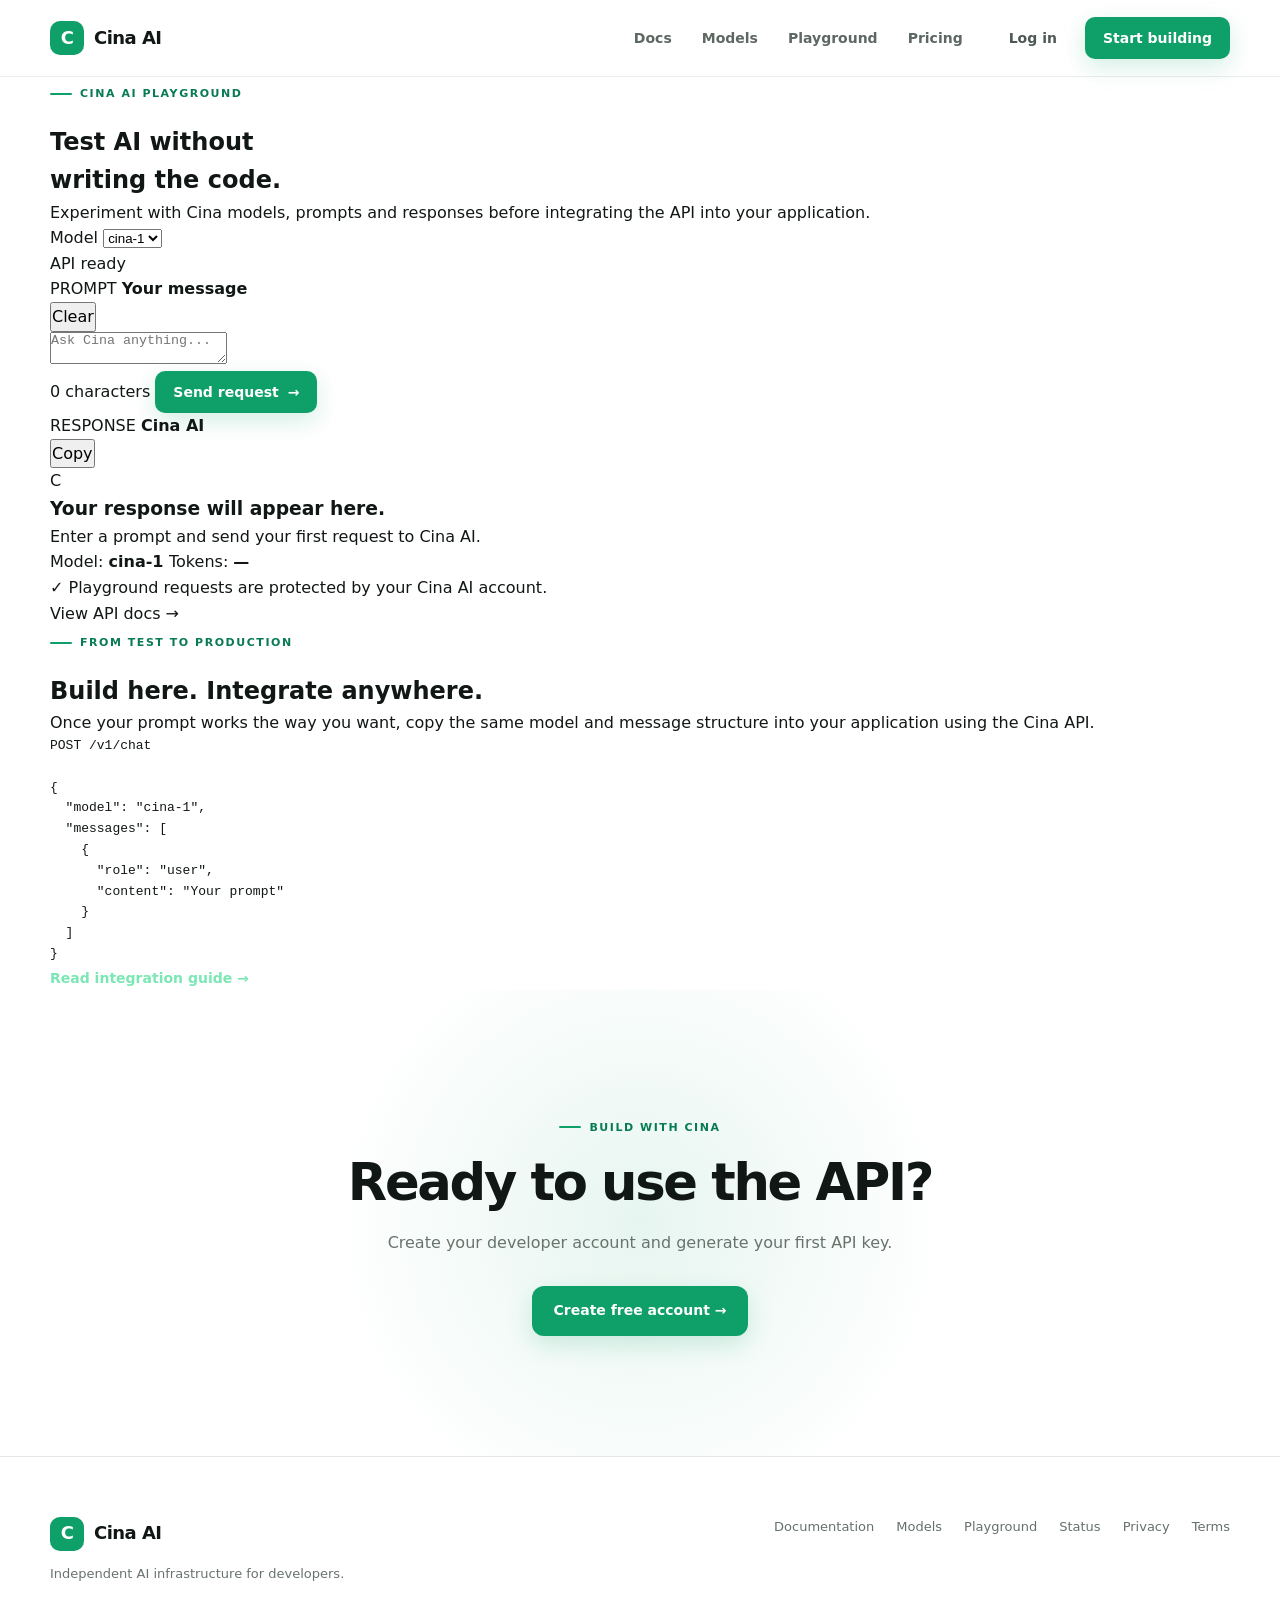
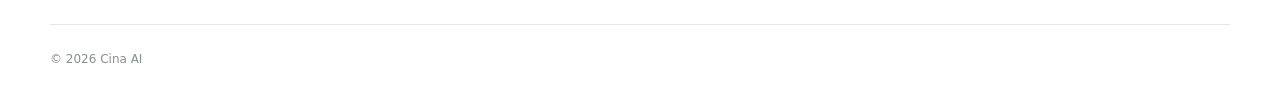
==== playground/index.html @ 9a560619 "Add initial HTML structure for playground page" ====
<!DOCTYPE html>
<html lang="en">
<head>
    <meta charset="UTF-8">
    <meta name="viewport" content="width=device-width, initial-scale=1.0">

    <title>Playground — Cina AI</title>

    <meta
        name="description"
        content="Test Cina AI models directly in the developer playground."
    >

    <link rel="stylesheet" href="../assets/css/style.css">
</head>

<body>

<header class="site-header">
    <div class="container nav">

        <a href="../index.html" class="brand">
            <span class="brand-mark">C</span>
            <span class="brand-name">Cina AI</span>
        </a>

        <nav class="main-nav">
            <a href="../docs/index.html">Docs</a>
            <a href="../models/index.html">Models</a>
            <a href="index.html">Playground</a>
            <a href="../pricing.html">Pricing</a>
        </nav>

        <div class="nav-actions">
            <a href="../auth/login.html" class="btn btn-ghost">
                Log in
            </a>

            <a href="../auth/signup.html" class="btn btn-primary">
                Start building
            </a>
        </div>

        <button class="mobile-menu" id="mobileMenu">
            ☰
        </button>

    </div>
</header>


<main>

    <section class="playground-hero">

        <div class="container">

            <div class="eyebrow">
                CINA AI PLAYGROUND
            </div>

            <h1>
                Test AI without<br>
                writing the code.
            </h1>

            <p>
                Experiment with Cina models, prompts and
                responses before integrating the API into
                your application.
            </p>

        </div>

    </section>


    <section class="playground-section">

        <div class="container">

            <div class="playground-shell">

                <div class="playground-toolbar">

                    <div class="toolbar-group">

                        <label for="model">
                            Model
                        </label>

                        <select id="model">
                            <option value="cina-1">
                                cina-1
                            </option>
                        </select>

                    </div>


                    <div class="toolbar-status">

                        <span class="status-dot"></span>

                        API ready

                    </div>

                </div>


                <div class="playground-body">

                    <div class="prompt-panel">

                        <div class="panel-heading">

                            <div>
                                <span>
                                    PROMPT
                                </span>

                                <strong>
                                    Your message
                                </strong>
                            </div>

                            <button
                                type="button"
                                class="clear-button"
                                id="clearPrompt"
                            >
                                Clear
                            </button>

                        </div>


                        <textarea
                            id="prompt"
                            placeholder="Ask Cina anything..."
                            spellcheck="true"
                        ></textarea>


                        <div class="prompt-footer">

                            <span>
                                <span id="charCount">0</span>
                                characters
                            </span>

                            <button
                                type="button"
                                class="btn btn-primary"
                                id="sendPrompt"
                            >
                                Send request
                                <span>→</span>
                            </button>

                        </div>

                    </div>


                    <div class="response-panel">

                        <div class="panel-heading">

                            <div>
                                <span>
                                    RESPONSE
                                </span>

                                <strong>
                                    Cina AI
                                </strong>
                            </div>

                            <button
                                type="button"
                                class="clear-button"
                                id="copyResponse"
                            >
                                Copy
                            </button>

                        </div>


                        <div
                            class="response-content"
                            id="response"
                        >

                            <div class="response-empty">

                                <div class="response-icon">
                                    C
                                </div>

                                <h3>
                                    Your response will appear here.
                                </h3>

                                <p>
                                    Enter a prompt and send your
                                    first request to Cina AI.
                                </p>

                            </div>

                        </div>


                        <div class="response-meta">

                            <span>
                                Model:
                                <strong id="responseModel">
                                    cina-1
                                </strong>
                            </span>

                            <span>
                                Tokens:
                                <strong id="responseTokens">
                                    —
                                </strong>
                            </span>

                        </div>

                    </div>

                </div>


                <div class="playground-footer">

                    <div>
                        <span class="secure-icon">
                            ✓
                        </span>

                        Playground requests are protected
                        by your Cina AI account.
                    </div>

                    <a href="../docs/index.html#chat">
                        View API docs →
                    </a>

                </div>

            </div>

        </div>

    </section>


    <section class="playground-info">

        <div class="container">

            <div class="info-grid">

                <div>
                    <span class="eyebrow">
                        FROM TEST TO PRODUCTION
                    </span>

                    <h2>
                        Build here.
                        Integrate anywhere.
                    </h2>

                    <p>
                        Once your prompt works the way you want,
                        copy the same model and message structure
                        into your application using the Cina API.
                    </p>
                </div>


                <div class="playground-code">

<pre><code>POST /v1/chat

{
  "model": "cina-1",
  "messages": [
    {
      "role": "user",
      "content": "Your prompt"
    }
  ]
}</code></pre>

                    <a
                        href="../docs/index.html#chat"
                        class="text-link"
                    >
                        Read integration guide →
                    </a>

                </div>

            </div>

        </div>

    </section>


    <section class="cta-section">

        <div class="container">

            <div class="eyebrow">
                BUILD WITH CINA
            </div>

            <h2>
                Ready to use the API?
            </h2>

            <p>
                Create your developer account and generate
                your first API key.
            </p>

            <a
                href="../auth/signup.html"
                class="btn btn-primary btn-large"
            >
                Create free account →
            </a>

        </div>

    </section>

</main>


<footer class="site-footer">

    <div class="container footer-grid">

        <div>

            <a href="../index.html" class="brand">
                <span class="brand-mark">C</span>
                <span class="brand-name">Cina AI</span>
            </a>

            <p>
                Independent AI infrastructure for developers.
            </p>

        </div>


        <div class="footer-links">

            <a href="../docs/index.html">
                Documentation
            </a>

            <a href="../models/index.html">
                Models
            </a>

            <a href="index.html">
                Playground
            </a>

            <a href="../status/index.html">
                Status
            </a>

            <a href="../legal/privacy.html">
                Privacy
            </a>

            <a href="../legal/terms.html">
                Terms
            </a>

        </div>


        <div class="footer-bottom">
            © 2026 Cina AI
        </div>

    </div>

</footer>


<script src="../assets/js/app.js"></script>

<script>
const promptInput = document.getElementById("prompt");
const charCount = document.getElementById("charCount");
const clearPrompt = document.getElementById("clearPrompt");
const sendPrompt = document.getElementById("sendPrompt");
const response = document.getElementById("response");
const copyResponse = document.getElementById("copyResponse");
const responseModel = document.getElementById("responseModel");

promptInput.addEventListener("input", () => {
    charCount.textContent = promptInput.value.length;
});


clearPrompt.addEventListener("click", () => {
    promptInput.value = "";
    charCount.textContent = "0";
    promptInput.focus();
});


copyResponse.addEventListener("click", async () => {
    const text = response.innerText.trim();

    if (!text) return;

    try {
        await navigator.clipboard.writeText(text);

        copyResponse.textContent = "Copied";

        setTimeout(() => {
            copyResponse.textContent = "Copy";
        }, 1400);

    } catch {
        copyResponse.textContent = "Failed";

        setTimeout(() => {
            copyResponse.textContent = "Copy";
        }, 1400);
    }
});


sendPrompt.addEventListener("click", async () => {

    const prompt = promptInput.value.trim();

    if (!prompt) {
        promptInput.focus();
        return;
    }

    sendPrompt.disabled = true;
    sendPrompt.innerHTML = "Thinking...";

    response.innerHTML = `
        <div class="response-loading">
            <div class="loading-dot"></div>
            <div class="loading-dot"></div>
            <div class="loading-dot"></div>
        </div>
    `;

    try {

        /*
         * The real Cina API will be connected here.
         *
         * Example:
         *
         * const result = await fetch(
         *     "https://api.cina.ai/v1/chat",
         *     {
         *         method: "POST",
         *         headers: {
         *             "Authorization":
         *                 "Bearer " + apiKey,
         *             "Content-Type":
         *                 "application/json"
         *         },
         *         body: JSON.stringify({
         *             model: "cina-1",
         *             messages: [
         *                 {
         *                     role: "user",
         *                     content: prompt
         *                 }
         *             ]
         *         })
         *     }
         * );
         */

        await new Promise(resolve =>
            setTimeout(resolve, 700)
        );

        response.innerHTML = `
            <div class="response-message">
                <span class="response-role">
                    CINA-1
                </span>

                <p>
                    Playground connection is ready.
                    The real Cina AI model will be connected
                    here when the API backend is deployed.
                </p>
            </div>
        `;

        responseModel.textContent = "cina-1";

    } catch (error) {

        response.innerHTML = `
            <div class="response-error">
                Unable to process the request.
                Please try again.
            </div>
        `;

    } finally {

        sendPrompt.disabled = false;
        sendPrompt.innerHTML = `
            Send request
            <span>→</span>
        `;

    }

});
</script>

</body>
</html>
---- assets/css/style.css ----
:root {
    --bg: #ffffff;
    --bg-soft: #f7f9f8;
    --surface: #ffffff;
    --surface-dark: #101613;
    --text: #111714;
    --text-soft: #68736d;
    --border: #e4e9e6;
    --green: #0f9f68;
    --green-dark: #087a55;
    --green-soft: #e9f8f1;
    --white: #ffffff;
    --shadow: 0 20px 60px rgba(15, 35, 25, .08);
    --radius: 18px;
    --container: 1180px;
}

* {
    margin: 0;
    padding: 0;
    box-sizing: border-box;
}

html {
    scroll-behavior: smooth;
}

body {
    font-family:
        Inter,
        ui-sans-serif,
        system-ui,
        -apple-system,
        BlinkMacSystemFont,
        "Segoe UI",
        sans-serif;
    color: var(--text);
    background: var(--bg);
    line-height: 1.6;
    -webkit-font-smoothing: antialiased;
}

a {
    color: inherit;
    text-decoration: none;
}

button {
    font: inherit;
}

.container {
    width: min(var(--container), calc(100% - 40px));
    margin: 0 auto;
}


/* HEADER */

.site-header {
    position: sticky;
    top: 0;
    z-index: 100;
    background: rgba(255, 255, 255, .88);
    backdrop-filter: blur(18px);
    border-bottom: 1px solid rgba(228, 233, 230, .8);
}

.nav {
    height: 76px;
    display: flex;
    align-items: center;
    justify-content: space-between;
    gap: 28px;
}

.brand {
    display: inline-flex;
    align-items: center;
    gap: 10px;
    font-weight: 750;
    font-size: 18px;
    letter-spacing: -.03em;
}

.brand-mark {
    width: 34px;
    height: 34px;
    display: grid;
    place-items: center;
    border-radius: 10px;
    background: var(--green);
    color: white;
    font-weight: 800;
}

.main-nav {
    display: flex;
    align-items: center;
    gap: 30px;
    margin-left: auto;
}

.main-nav a {
    color: #5e6862;
    font-size: 14px;
    font-weight: 550;
    transition: color .2s ease;
}

.main-nav a:hover {
    color: var(--green-dark);
}

.nav-actions {
    display: flex;
    align-items: center;
    gap: 10px;
}

.btn {
    display: inline-flex;
    align-items: center;
    justify-content: center;
    gap: 9px;
    min-height: 42px;
    padding: 0 17px;
    border-radius: 10px;
    border: 1px solid transparent;
    font-size: 14px;
    font-weight: 650;
    transition:
        transform .2s ease,
        background .2s ease,
        border-color .2s ease,
        box-shadow .2s ease;
}

.btn:hover {
    transform: translateY(-1px);
}

.btn-primary {
    color: white;
    background: var(--green);
    box-shadow: 0 8px 24px rgba(15, 159, 104, .18);
}

.btn-primary:hover {
    background: var(--green-dark);
}

.btn-secondary {
    color: var(--text);
    background: white;
    border-color: var(--border);
}

.btn-secondary:hover {
    border-color: #cbd4cf;
    background: #fafcfb;
}

.btn-ghost {
    color: #4e5953;
}

.btn-ghost:hover {
    background: var(--bg-soft);
}

.btn-large {
    min-height: 50px;
    padding: 0 21px;
    border-radius: 12px;
}

.mobile-menu {
    display: none;
    width: 42px;
    height: 42px;
    border: 1px solid var(--border);
    border-radius: 10px;
    background: white;
    cursor: pointer;
}


/* HERO */

.hero {
    position: relative;
    overflow: hidden;
    padding: 105px 0 110px;
    background:
        radial-gradient(
            circle at 80% 20%,
            rgba(15, 159, 104, .08),
            transparent 34%
        );
}

.hero-grid {
    display: grid;
    grid-template-columns: 1fr .92fr;
    align-items: center;
    gap: 80px;
}

.eyebrow {
    display: inline-flex;
    align-items: center;
    gap: 8px;
    margin-bottom: 20px;
    color: var(--green-dark);
    font-size: 11px;
    font-weight: 800;
    letter-spacing: .14em;
}

.eyebrow::before {
    content: "";
    width: 22px;
    height: 2px;
    border-radius: 5px;
    background: var(--green);
}

.hero h1 {
    max-width: 650px;
    font-size: clamp(48px, 6vw, 76px);
    line-height: .98;
    letter-spacing: -.065em;
    font-weight: 800;
}

.hero h1 span {
    display: block;
    color: var(--green-dark);
}

.hero-description {
    max-width: 620px;
    margin-top: 28px;
    color: var(--text-soft);
    font-size: 18px;
    line-height: 1.7;
}

.hero-actions {
    display: flex;
    flex-wrap: wrap;
    gap: 12px;
    margin-top: 34px;
}

.hero-points {
    display: flex;
    flex-wrap: wrap;
    gap: 18px;
    margin-top: 25px;
    color: #68736d;
    font-size: 12px;
}

.hero-points span {
    display: inline-flex;
    align-items: center;
    gap: 5px;
}


/* TERMINAL */

.api-preview {
    min-width: 0;
}

.terminal {
    overflow: hidden;
    border: 1px solid #26312c;
    border-radius: 18px;
    background: #101613;
    box-shadow: 0 30px 80px rgba(16, 22, 19, .22);
    transform: rotate(.5deg);
    transition: transform .3s ease;
}

.terminal:hover {
    transform: rotate(0deg) translateY(-3px);
}

.terminal-header {
    height: 48px;
    display: flex;
    align-items: center;
    gap: 15px;
    padding: 0 17px;
    border-bottom: 1px solid #26312c;
}

.terminal-dots {
    display: flex;
    gap: 6px;
}

.terminal-dots span {
    width: 8px;
    height: 8px;
    border-radius: 50%;
    background: #53615a;
}

.terminal-title {
    color: #84918a;
    font-size: 12px;
    font-family: monospace;
}

.terminal-body {
    padding: 24px;
    overflow-x: auto;
}

.terminal pre,
.mini-terminal pre {
    margin: 0;
    color: #dce7e1;
    font: 12px/1.8 "SFMono-Regular", Consolas, monospace;
    white-space: pre-wrap;
}

.code-method,
.code-success {
    color: #67e5aa;
}

.code-label {
    color: #87958d;
}

.code-key {
    color: #d3a8ff;
}

.code-property {
    color: #83cfff;
}

.code-string {
    color: #9ee6bc;
}


/* SECTIONS */

.section {
    padding: 115px 0;
}

.features-section {
    background: var(--bg-soft);
}

.section-heading {
    max-width: 700px;
    margin-bottom: 52px;
}

.section-heading h2,
.api-content h2,
.cta-section h2 {
    font-size: clamp(34px, 4vw, 52px);
    line-height: 1.05;
    letter-spacing: -.045em;
}

.section-heading p {
    margin-top: 18px;
    color: var(--text-soft);
    font-size: 16px;
    line-height: 1.75;
}


/* FEATURES */

.feature-grid {
    display: grid;
    grid-template-columns: repeat(4, 1fr);
    gap: 16px;
}

.feature-card {
    padding: 28px;
    border: 1px solid var(--border);
    border-radius: var(--radius);
    background: white;
    transition:
        transform .25s ease,
        box-shadow .25s ease,
        border-color .25s ease;
}

.feature-card:hover {
    transform: translateY(-4px);
    border-color: #cbd8d1;
    box-shadow: var(--shadow);
}

.feature-icon {
    width: 42px;
    height: 42px;
    display: grid;
    place-items: center;
    margin-bottom: 25px;
    border-radius: 11px;
    background: var(--green-soft);
    color: var(--green-dark);
    font-size: 20px;
    font-weight: 700;
}

.feature-card h3 {
    font-size: 17px;
    margin-bottom: 10px;
}

.feature-card p {
    color: var(--text-soft);
    font-size: 14px;
    line-height: 1.7;
}


/* API */

.api-section {
    padding: 110px 0;
    color: white;
    background: var(--surface-dark);
}

.api-grid {
    display: grid;
    grid-template-columns: .9fr 1.1fr;
    align-items: center;
    gap: 80px;
}

.api-content .eyebrow {
    color: #75e5af;
}

.api-content h2 {
    max-width: 560px;
}

.api-content p {
    max-width: 550px;
    margin: 22px 0;
    color: #a6b2ab;
    font-size: 16px;
    line-height: 1.8;
}

.api-content code {
    padding: 3px 7px;
    border-radius: 6px;
    color: #8ce8b8;
    background: #18231e;
}

.text-link {
    color: #7be7b4;
    font-size: 14px;
    font-weight: 650;
}

.text-link:hover {
    text-decoration: underline;
}

.mini-terminal {
    padding: 28px;
    border: 1px solid #29362f;
    border-radius: 16px;
    background: #151c18;
}


/* MODEL */

.model-preview {
    display: flex;
    align-items: center;
    justify-content: space-between;
    gap: 30px;
    padding: 34px;
    border: 1px solid var(--border);
    border-radius: var(--radius);
    background: white;
    box-shadow: 0 15px 50px rgba(15, 35, 25, .05);
}

.model-preview-content {
    max-width: 700px;
}

.status-badge {
    display: inline-flex;
    padding: 5px 9px;
    margin-bottom: 12px;
    border-radius: 7px;
    background: var(--green-soft);
    color: var(--green-dark);
    font-size: 10px;
    font-weight: 800;
    letter-spacing: .08em;
}

.model-preview h3 {
    font-size: 25px;
    letter-spacing: -.03em;
}

.model-preview p {
    margin-top: 8px;
    color: var(--text-soft);
    font-size: 14px;
}


/* CTA */

.cta-section {
    padding: 120px 0;
    text-align: center;
    background:
        radial-gradient(
            circle at center,
            rgba(15, 159, 104, .10),
            transparent 45%
        );
}

.cta-section .eyebrow {
    justify-content: center;
}

.cta-section h2 {
    max-width: 700px;
    margin: 0 auto;
}

.cta-section p {
    margin: 20px auto 30px;
    color: var(--text-soft);
}


/* FOOTER */

.site-footer {
    padding: 60px 0 30px;
    border-top: 1px solid var(--border);
}

.footer-grid {
    display: grid;
    grid-template-columns: 1fr auto;
    gap: 40px;
}

.site-footer p {
    margin-top: 13px;
    color: var(--text-soft);
    font-size: 13px;
}

.footer-links {
    display: flex;
    align-items: flex-start;
    flex-wrap: wrap;
    justify-content: flex-end;
    gap: 22px;
}

.footer-links a {
    color: #66716b;
    font-size: 13px;
}

.footer-links a:hover {
    color: var(--green-dark);
}

.footer-bottom {
    grid-column: 1 / -1;
    padding-top: 25px;
    border-top: 1px solid var(--border);
    color: #87918c;
    font-size: 12px;
}


/* RESPONSIVE */

@media (max-width: 950px) {

    .main-nav {
        gap: 18px;
    }

    .hero-grid,
    .api-grid {
        grid-template-columns: 1fr;
        gap: 55px;
    }

    .hero {
        padding-top: 75px;
    }

    .feature-grid {
        grid-template-columns: repeat(2, 1fr);
    }

    .api-preview {
        max-width: 760px;
    }
}


@media (max-width: 720px) {

    .container {
        width: min(var(--container), calc(100% - 28px));
    }

    .nav {
        height: 68px;
    }

    .main-nav,
    .nav-actions {
        display: none;
    }

    .mobile-menu {
        display: block;
    }

    .hero {
        padding: 65px 0 75px;
    }

    .hero h1 {
        font-size: 48px;
    }

    .hero-description {
        font-size: 16px;
    }

    .hero-actions {
        flex-direction: column;
        align-items: stretch;
    }

    .hero-actions .btn {
        width: 100%;
    }

    .terminal {
        transform: none;
    }

    .terminal-body {
        padding: 17px;
    }

    .terminal pre {
        font-size: 10px;
    }

    .section,
    .api-section {
        padding: 80px 0;
    }

    .feature-grid {
        grid-template-columns: 1fr;
    }

    .model-preview {
        flex-direction: column;
        align-items: flex-start;
    }

    .model-preview .btn {
        width: 100%;
    }

    .footer-grid {
        grid-template-columns: 1fr;
    }

    .footer-links {
        justify-content: flex-start;
    }

    .footer-bottom {
        grid-column: auto;
    }
}


@media (max-width: 430px) {

    .hero h1 {
        font-size: 42px;
    }

    .section-heading h2,
    .api-content h2,
    .cta-section h2 {
        font-size: 34px;
    }

    .hero-points {
        flex-direction: column;
        gap: 8px;
    }
}

.menu-open .main-nav,
.menu-open .nav-actions {
    display: flex;
}

@media (max-width: 720px) {

    .menu-open .main-nav {
        position: absolute;
        top: 68px;
        left: 14px;
        right: 14px;
        display: flex;
        flex-direction: column;
        align-items: stretch;
        gap: 0;
        padding: 10px;
        border: 1px solid var(--border);
        border-radius: 14px;
        background: rgba(255, 255, 255, .97);
        box-shadow: 0 20px 50px rgba(15, 35, 25, .12);
    }

    .menu-open .main-nav a {
        padding: 13px;
        border-radius: 9px;
    }

    .menu-open .main-nav a:hover {
        background: var(--bg-soft);
    }

    .menu-open .nav-actions {
        position: absolute;
        top: 275px;
        left: 24px;
        right: 24px;
        display: flex;
        z-index: 101;
    }

    .menu-open .nav-actions .btn {
        flex: 1;
    }
}
/* DOCUMENTATION */

.docs-hero {
    padding: 90px 0 75px;
    border-bottom: 1px solid var(--border);
    background: var(--bg-soft);
}

.docs-hero h1 {
    font-size: clamp(44px, 6vw, 68px);
    line-height: 1;
    letter-spacing: -.055em;
}

.docs-hero p {
    max-width: 620px;
    margin-top: 18px;
    color: var(--text-soft);
    font-size: 18px;
}

.docs-layout {
    padding: 65px 0 100px;
}

.docs-grid {
    display: grid;
    grid-template-columns: 230px minmax(0, 760px);
    gap: 70px;
    align-items: start;
}

.docs-sidebar {
    position: sticky;
    top: 105px;
}

.docs-sidebar-group {
    display: flex;
    flex-direction: column;
    gap: 3px;
    margin-bottom: 30px;
}

.docs-sidebar-group > span {
    margin-bottom: 9px;
    color: #8a948e;
    font-size: 10px;
    font-weight: 800;
    letter-spacing: .12em;
}

.docs-sidebar a {
    padding: 8px 10px;
    border-radius: 7px;
    color: #66716b;
    font-size: 13px;
}

.docs-sidebar a:hover,
.docs-sidebar a.active {
    color: var(--green-dark);
    background: var(--green-soft);
}

.docs-content section {
    padding-bottom: 75px;
    margin-bottom: 75px;
    border-bottom: 1px solid var(--border);
}

.docs-content section:last-of-type {
    margin-bottom: 0;
}

.docs-label {
    color: var(--green-dark);
    font-size: 10px;
    font-weight: 800;
    letter-spacing: .13em;
}

.docs-content h2 {
    margin-top: 10px;
    font-size: 34px;
    line-height: 1.15;
    letter-spacing: -.04em;
}

.docs-content h3 {
    margin: 30px 0 12px;
    font-size: 18px;
}

.docs-content p {
    max-width: 720px;
    margin-top: 17px;
    color: var(--text-soft);
    font-size: 15px;
    line-height: 1.8;
}

.docs-content code {
    padding: 3px 6px;
    border-radius: 5px;
    background: #f1f4f2;
    color: var(--green-dark);
    font: 12px monospace;
}

.code-block {
    overflow: hidden;
    margin-top: 25px;
    border: 1px solid #26312c;
    border-radius: 12px;
    background: #101613;
}

.code-header {
    display: flex;
    align-items: center;
    justify-content: space-between;
    padding: 10px 15px;
    border-bottom: 1px solid #26312c;
    color: #84918a;
    font-size: 11px;
}

.code-header button {
    padding: 5px 9px;
    border: 1px solid #39463f;
    border-radius: 6px;
    background: transparent;
    color: #aebbb4;
    font-size: 11px;
    cursor: pointer;
}

.code-header button:hover {
    color: white;
    border-color: #64736a;
}

.code-block pre {
    overflow-x: auto;
    padding: 20px;
    color: #dce7e1;
    font: 12px/1.8 "SFMono-Regular", Consolas, monospace;
}

.docs-note {
    margin-top: 22px;
    padding: 15px 17px;
    border: 1px solid #d8ebe2;
    border-radius: 10px;
    background: var(--green-soft);
    color: #496057;
    font-size: 13px;
}

.endpoint {
    display: flex;
    align-items: center;
    gap: 12px;
    margin-top: 25px;
    padding: 12px 14px;
    border: 1px solid var(--border);
    border-radius: 10px;
    background: var(--bg-soft);
}

.endpoint code {
    background: transparent;
    font-size: 13px;
}

.method {
    display: inline-flex;
    min-width: 45px;
    justify-content: center;
    padding: 4px 7px;
    border-radius: 5px;
    font-size: 9px;
    font-weight: 800;
    letter-spacing: .05em;
}

.method.get {
    background: #eaf3ff;
    color: #3474bb;
}

.method.post {
    background: var(--green-soft);
    color: var(--green-dark);
}

.parameter-list {
    margin-top: 24px;
    border: 1px solid var(--border);
    border-radius: 12px;
    overflow: hidden;
}

.parameter-list div {
    display: flex;
    align-items: center;
    gap: 20px;
    padding: 15px 17px;
    border-bottom: 1px solid var(--border);
}

.parameter-list div:last-child {
    border-bottom: 0;
}

.parameter-list code {
    min-width: 100px;
}

.parameter-list span {
    color: var(--text-soft);
    font-size: 13px;
}

.docs-next {
    display: flex;
    align-items: center;
    justify-content: space-between;
    gap: 25px;
    padding: 25px 0;
}

.docs-next span {
    display: block;
    margin-bottom: 5px;
    color: var(--text-soft);
    font-size: 11px;
}

.docs-next strong {
    font-size: 16px;
}


@media (max-width: 800px) {

    .docs-grid {
        grid-template-columns: 1fr;
        gap: 35px;
    }

    .docs-sidebar {
        position: static;
        display: flex;
        gap: 25px;
        overflow-x: auto;
        padding-bottom: 5px;
    }

    .docs-sidebar-group {
        min-width: 150px;
        margin: 0;
    }

    .docs-layout {
        padding-top: 40px;
    }
}


@media (max-width: 520px) {

    .docs-hero {
        padding: 65px 0 55px;
    }

    .docs-content h2 {
        font-size: 29px;
    }

    .docs-next {
        flex-direction: column;
        align-items: flex-start;
    }

    .docs-next .btn {
        width: 100%;
    }
}
/* MODELS */

.models-hero {
    padding: 95px 0 85px;
    border-bottom: 1px solid var(--border);
    background:
        radial-gradient(
            circle at 80% 30%,
            rgba(15, 159, 104, .08),
            transparent 38%
        );
}

.models-hero h1 {
    font-size: clamp(46px, 6vw, 72px);
    line-height: .98;
    letter-spacing: -.06em;
}

.models-hero p {
    max-width: 600px;
    margin-top: 22px;
    color: var(--text-soft);
    font-size: 18px;
}

.models-toolbar {
    display: flex;
    align-items: center;
    justify-content: space-between;
    gap: 20px;
    margin-bottom: 25px;
}

.models-count {
    color: var(--text);
    font-size: 13px;
    font-weight: 700;
}

.models-live {
    margin-left: 12px;
    color: var(--green-dark);
    font-size: 12px;
}

.models-updated {
    color: var(--text-soft);
    font-size: 12px;
}

.model-list {
    display: flex;
    flex-direction: column;
    gap: 18px;
}

.model-card {
    overflow: hidden;
    border: 1px solid var(--border);
    border-radius: 18px;
    background: white;
    transition:
        transform .25s ease,
        box-shadow .25s ease,
        border-color .25s ease;
}

.model-card:hover {
    transform: translateY(-3px);
    border-color: #cbd8d1;
    box-shadow: var(--shadow);
}

.model-card-top {
    display: flex;
    align-items: center;
    justify-content: space-between;
    gap: 20px;
    padding: 28px 30px;
    border-bottom: 1px solid var(--border);
}

.model-identity {
    display: flex;
    align-items: center;
    gap: 15px;
}

.model-symbol {
    width: 48px;
    height: 48px;
    display: grid;
    place-items: center;
    border-radius: 13px;
    background: var(--green);
    color: white;
    font-size: 19px;
    font-weight: 800;
}

.model-symbol.muted {
    background: #edf1ef;
    color: #7d8982;
}

.model-name-row {
    display: flex;
    align-items: center;
    flex-wrap: wrap;
    gap: 9px;
}

.model-name-row h2 {
    font-size: 20px;
    letter-spacing: -.03em;
}

.model-identity p {
    margin-top: 3px;
    color: var(--text-soft);
    font-size: 12px;
}

.model-status {
    padding: 4px 7px;
    border-radius: 5px;
    background: var(--green-soft);
    color: var(--green-dark);
    font-size: 9px;
    font-weight: 800;
    text-transform: uppercase;
}

.model-status.upcoming {
    background: #f1f3f2;
    color: #78827d;
}

.model-version {
    color: #87918c;
    font: 12px monospace;
}

.model-card-body {
    padding: 30px;
}

.model-description {
    max-width: 760px;
    color: var(--text-soft);
    font-size: 14px;
    line-height: 1.75;
}

.model-capabilities {
    display: flex;
    flex-wrap: wrap;
    gap: 8px;
    margin-top: 22px;
}

.model-capabilities span {
    padding: 6px 9px;
    border: 1px solid var(--border);
    border-radius: 7px;
    color: #5d6962;
    font-size: 11px;
}

.model-details {
    display: grid;
    grid-template-columns: repeat(3, 1fr);
    margin-top: 30px;
    border-top: 1px solid var(--border);
    padding-top: 25px;
}

.model-details div {
    display: flex;
    flex-direction: column;
    gap: 5px;
}

.model-details span {
    color: #89938e;
    font-size: 10px;
    text-transform: uppercase;
    letter-spacing: .08em;
}

.model-details strong {
    font-size: 12px;
    font-weight: 650;
}

.model-card-footer {
    display: flex;
    gap: 10px;
    padding: 20px 30px;
    border-top: 1px solid var(--border);
    background: #fafcfb;
}

.future-model-grid {
    display: grid;
    grid-template-columns: repeat(3, 1fr);
    gap: 12px;
    margin-top: 25px;
}

.future-model-grid div {
    padding: 17px;
    border: 1px solid var(--border);
    border-radius: 10px;
    background: var(--bg-soft);
}

.future-model-grid strong,
.future-model-grid span {
    display: block;
}

.future-model-grid strong {
    font-size: 13px;
}

.future-model-grid span {
    margin-top: 5px;
    color: var(--text-soft);
    font-size: 11px;
}

.api-model-section {
    padding: 100px 0;
    color: white;
    background: var(--surface-dark);
}

.api-model-grid {
    display: grid;
    grid-template-columns: 1fr 1fr;
    align-items: center;
    gap: 70px;
}

.api-model-grid h2 {
    max-width: 600px;
    font-size: clamp(34px, 4vw, 48px);
    line-height: 1.08;
    letter-spacing: -.045em;
}

.api-model-grid p {
    max-width: 570px;
    margin-top: 20px;
    color: #a6b2ab;
    line-height: 1.8;
}

.model-code-card {
    padding: 25px;
    border: 1px solid #29362f;
    border-radius: 15px;
    background: #151c18;
}

.model-code-card pre {
    overflow-x: auto;
    color: #dce7e1;
    font: 12px/1.8 "SFMono-Regular", Consolas, monospace;
}

.model-code-card .text-link {
    display: inline-block;
    margin-top: 22px;
}


@media (max-width: 760px) {

    .models-hero {
        padding: 65px 0;
    }

    .models-toolbar {
        align-items: flex-start;
        flex-direction: column;
    }

    .model-details,
    .future-model-grid,
    .api-model-grid {
        grid-template-columns: 1fr;
    }

    .model-card-top {
        align-items: flex-start;
    }

    .model-card-footer {
        flex-direction: column;
    }

    .model-card-footer .btn {
        width: 100%;
    }

    .api-model-section {
        padding: 80px 0;
    }
}
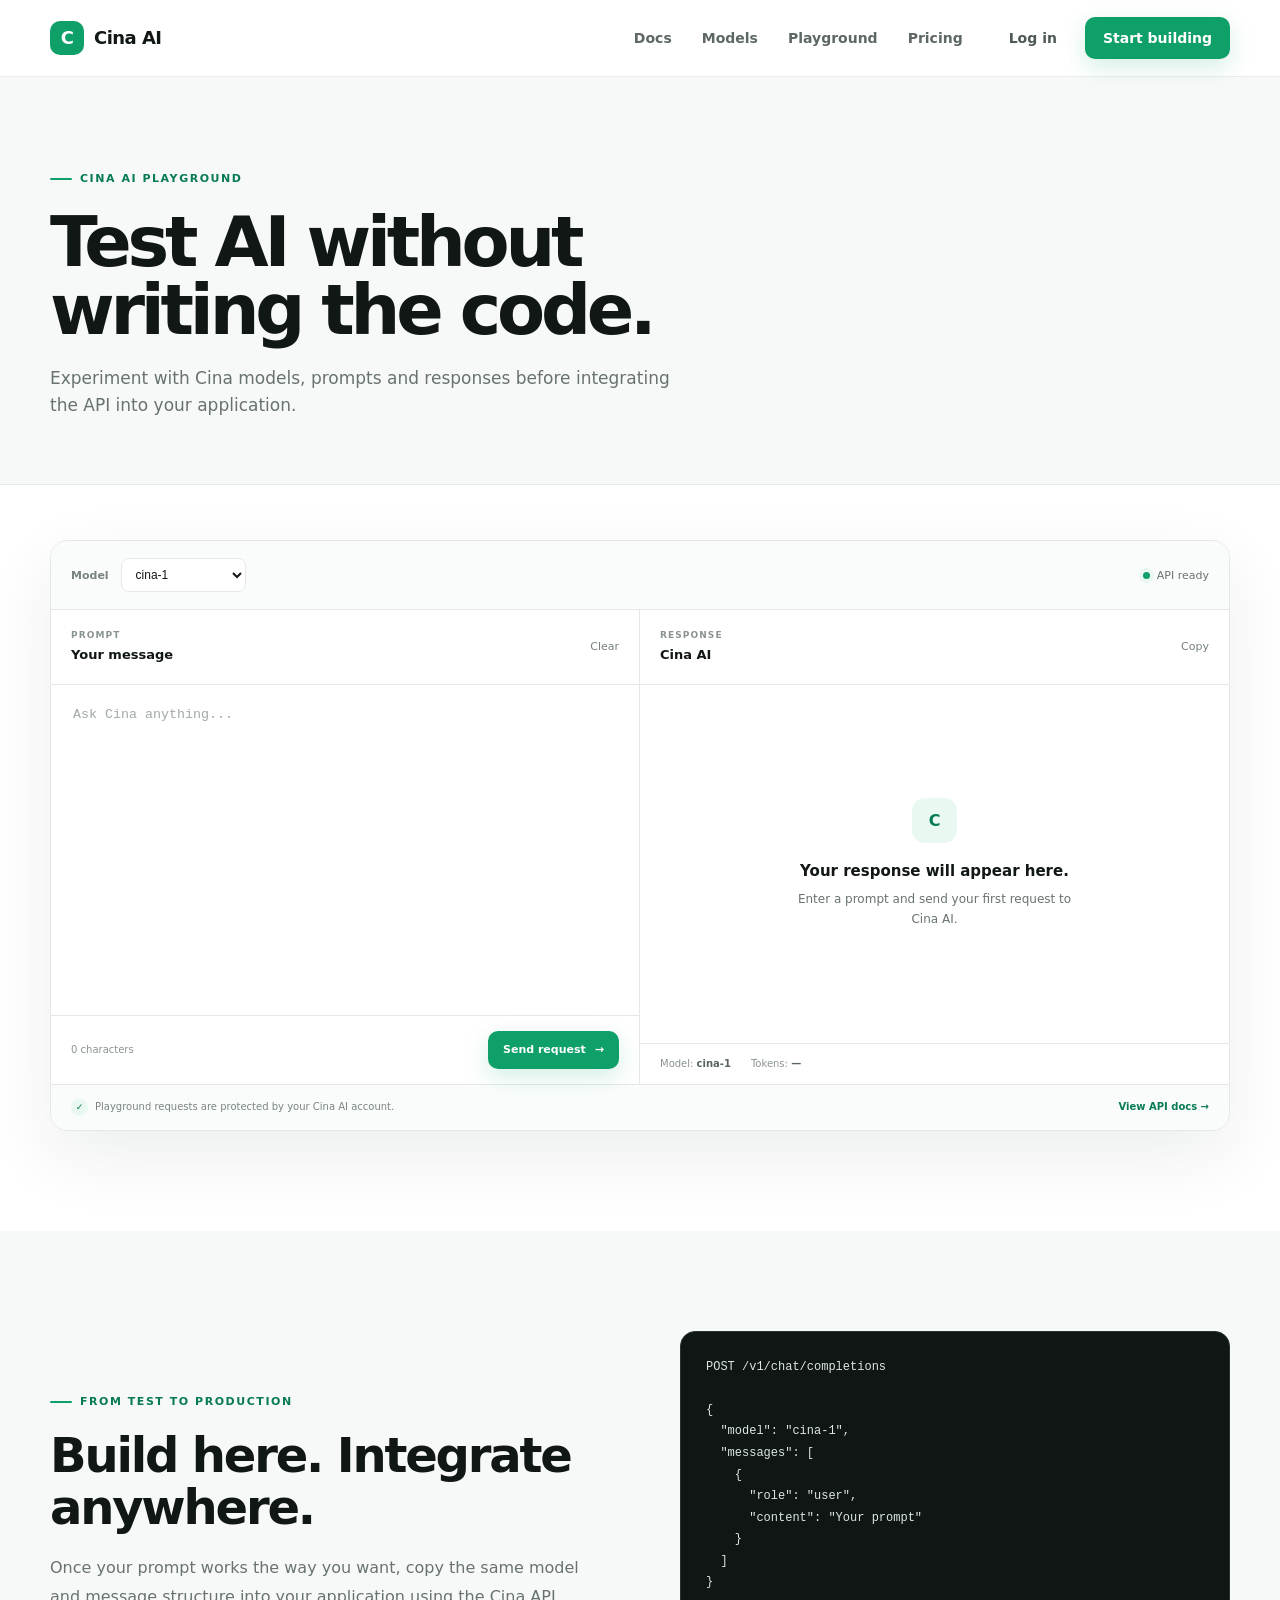
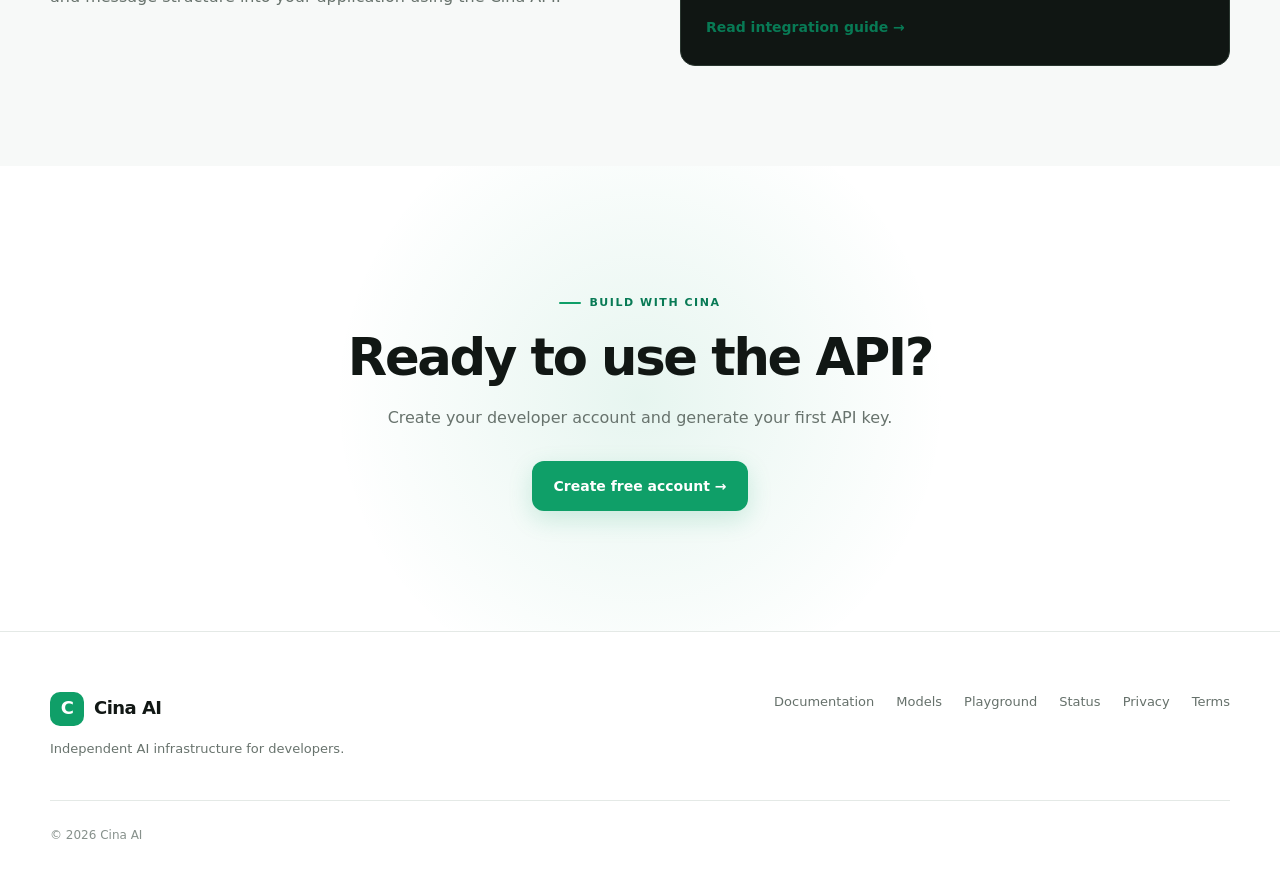
==== commit 0d27a80d: "Enhance API interaction in playground Added API status display and improved error handling." ====
--- a/playground/index.html
+++ b/playground/index.html
@@ -102,7 +102,9 @@
 
                         <span class="status-dot"></span>
 
-                        API ready
+                        <span id="apiStatus">
+                            API ready
+                        </span>
 
                     </div>
 
@@ -287,7 +289,7 @@
 
                 <div class="playground-code">
 
-<pre><code>POST /v1/chat
+<pre><code>POST /v1/chat/completions
 
 {
   "model": "cina-1",
@@ -403,6 +405,7 @@
 
 
 <script src="../assets/js/app.js"></script>
+<script src="../assets/js/api.js"></script>
 
 <script>
 const promptInput = document.getElementById("prompt");
@@ -412,6 +415,9 @@
 const response = document.getElementById("response");
 const copyResponse = document.getElementById("copyResponse");
 const responseModel = document.getElementById("responseModel");
+const responseTokens = document.getElementById("responseTokens");
+const modelInput = document.getElementById("model");
+const apiStatus = document.getElementById("apiStatus");
 
 promptInput.addEventListener("input", () => {
     charCount.textContent = promptInput.value.length;
@@ -428,7 +434,9 @@
 copyResponse.addEventListener("click", async () => {
     const text = response.innerText.trim();
 
-    if (!text) return;
+    if (!text || text === "Your response will appear here.") {
+        return;
+    }
 
     try {
         await navigator.clipboard.writeText(text);
@@ -449,6 +457,62 @@
 });
 
 
+function getApiKey() {
+    let apiKey = sessionStorage.getItem("cina_playground_api_key");
+
+    if (apiKey) {
+        return apiKey;
+    }
+
+    apiKey = window.prompt(
+        "Enter your Cina AI API key:"
+    );
+
+    if (!apiKey) {
+        return null;
+    }
+
+    apiKey = apiKey.trim();
+
+    if (!apiKey) {
+        return null;
+    }
+
+    sessionStorage.setItem(
+        "cina_playground_api_key",
+        apiKey
+    );
+
+    return apiKey;
+}
+
+
+function extractResponseText(result) {
+    return (
+        result?.data?.choices?.[0]?.message?.content ||
+        result?.choices?.[0]?.message?.content ||
+        result?.data?.message?.content ||
+        result?.message?.content ||
+        result?.data?.response ||
+        result?.response ||
+        result?.data?.text ||
+        result?.text ||
+        null
+    );
+}
+
+
+function extractTokenCount(result) {
+    return (
+        result?.data?.usage?.total_tokens ??
+        result?.usage?.total_tokens ??
+        result?.data?.tokens ??
+        result?.tokens ??
+        "—"
+    );
+}
+
+
 sendPrompt.addEventListener("click", async () => {
 
     const prompt = promptInput.value.trim();
@@ -458,8 +522,16 @@
         return;
     }
 
+    const apiKey = getApiKey();
+
+    if (!apiKey) {
+        return;
+    }
+
     sendPrompt.disabled = true;
     sendPrompt.innerHTML = "Thinking...";
+
+    apiStatus.textContent = "Connecting...";
 
     response.innerHTML = `
         <div class="response-loading">
@@ -471,37 +543,30 @@
 
     try {
 
-        /*
-         * The real Cina API will be connected here.
-         *
-         * Example:
-         *
-         * const result = await fetch(
-         *     "https://api.cina.ai/v1/chat",
-         *     {
-         *         method: "POST",
-         *         headers: {
-         *             "Authorization":
-         *                 "Bearer " + apiKey,
-         *             "Content-Type":
-         *                 "application/json"
-         *         },
-         *         body: JSON.stringify({
-         *             model: "cina-1",
-         *             messages: [
-         *                 {
-         *                     role: "user",
-         *                     content: prompt
-         *                 }
-         *             ]
-         *         })
-         *     }
-         * );
-         */
-
-        await new Promise(resolve =>
-            setTimeout(resolve, 700)
+        const model = modelInput.value;
+
+        const result = await CinaAPI.chat(
+            [
+                {
+                    role: "user",
+                    content: prompt
+                }
+            ],
+            apiKey,
+            {
+                model,
+                temperature: 0.7,
+                max_tokens: 500
+            }
         );
+
+        const answer = extractResponseText(result);
+
+        if (!answer) {
+            throw new Error(
+                "The API returned an empty response."
+            );
+        }
 
         response.innerHTML = `
             <div class="response-message">
@@ -509,28 +574,43 @@
                     CINA-1
                 </span>
 
-                <p>
-                    Playground connection is ready.
-                    The real Cina AI model will be connected
-                    here when the API backend is deployed.
-                </p>
+                <p></p>
             </div>
         `;
 
-        responseModel.textContent = "cina-1";
+        response.querySelector("p").textContent = answer;
+
+        responseModel.textContent = model;
+        responseTokens.textContent = extractTokenCount(result);
+
+        apiStatus.textContent = "API ready";
 
     } catch (error) {
 
+        if (
+            error.message.includes("401") ||
+            error.message.toLowerCase().includes("api key") ||
+            error.message.toLowerCase().includes("unauthorized")
+        ) {
+            sessionStorage.removeItem(
+                "cina_playground_api_key"
+            );
+        }
+
         response.innerHTML = `
-            <div class="response-error">
-                Unable to process the request.
-                Please try again.
-            </div>
+            <div class="response-error"></div>
         `;
 
+        response.querySelector(".response-error").textContent =
+            error.message ||
+            "Unable to process the request.";
+
+        apiStatus.textContent = "API error";
+
     } finally {
 
         sendPrompt.disabled = false;
+
         sendPrompt.innerHTML = `
             Send request
             <span>→</span>
--- a/assets/css/style.css
+++ b/assets/css/style.css
@@ -1381,3 +1381,2836 @@
         padding: 80px 0;
     }
 }
+/* PLAYGROUND */
+
+.playground-hero {
+    padding: 85px 0 65px;
+    border-bottom: 1px solid var(--border);
+    background: var(--bg-soft);
+}
+
+.playground-hero h1 {
+    font-size: clamp(46px, 6vw, 70px);
+    line-height: .98;
+    letter-spacing: -.06em;
+}
+
+.playground-hero p {
+    max-width: 620px;
+    margin-top: 20px;
+    color: var(--text-soft);
+    font-size: 17px;
+}
+
+.playground-section {
+    padding: 55px 0 100px;
+}
+
+.playground-shell {
+    overflow: hidden;
+    border: 1px solid var(--border);
+    border-radius: 18px;
+    background: white;
+    box-shadow: 0 25px 70px rgba(15, 35, 25, .08);
+}
+
+.playground-toolbar {
+    display: flex;
+    align-items: center;
+    justify-content: space-between;
+    gap: 20px;
+    padding: 17px 20px;
+    border-bottom: 1px solid var(--border);
+    background: #fafcfb;
+}
+
+.toolbar-group {
+    display: flex;
+    align-items: center;
+    gap: 12px;
+}
+
+.toolbar-group label {
+    color: #78837d;
+    font-size: 11px;
+    font-weight: 700;
+}
+
+.toolbar-group select {
+    min-width: 125px;
+    height: 34px;
+    padding: 0 10px;
+    border: 1px solid var(--border);
+    border-radius: 8px;
+    outline: none;
+    background: white;
+    color: var(--text);
+    font-size: 12px;
+    cursor: pointer;
+}
+
+.toolbar-status {
+    display: flex;
+    align-items: center;
+    gap: 7px;
+    color: #68736d;
+    font-size: 11px;
+}
+
+.status-dot {
+    width: 7px;
+    height: 7px;
+    border-radius: 50%;
+    background: var(--green);
+    box-shadow: 0 0 0 4px var(--green-soft);
+}
+
+.playground-body {
+    display: grid;
+    grid-template-columns: 1fr 1fr;
+    min-height: 470px;
+}
+
+.prompt-panel,
+.response-panel {
+    display: flex;
+    flex-direction: column;
+    min-width: 0;
+}
+
+.prompt-panel {
+    border-right: 1px solid var(--border);
+}
+
+.panel-heading {
+    display: flex;
+    align-items: center;
+    justify-content: space-between;
+    gap: 15px;
+    padding: 18px 20px;
+    border-bottom: 1px solid var(--border);
+}
+
+.panel-heading div {
+    display: flex;
+    flex-direction: column;
+    gap: 2px;
+}
+
+.panel-heading span {
+    color: #8a948e;
+    font-size: 9px;
+    font-weight: 800;
+    letter-spacing: .12em;
+}
+
+.panel-heading strong {
+    font-size: 13px;
+}
+
+.clear-button {
+    border: 0;
+    background: transparent;
+    color: #758078;
+    font-size: 11px;
+    cursor: pointer;
+}
+
+.clear-button:hover {
+    color: var(--green-dark);
+}
+
+#prompt {
+    flex: 1;
+    width: 100%;
+    min-height: 330px;
+    padding: 22px;
+    resize: none;
+    border: 0;
+    outline: 0;
+    color: var(--text);
+    background: white;
+    font: 14px/1.8 inherit;
+}
+
+#prompt::placeholder {
+    color: #a0aaa5;
+}
+
+.prompt-footer {
+    display: flex;
+    align-items: center;
+    justify-content: space-between;
+    gap: 15px;
+    padding: 15px 20px;
+    border-top: 1px solid var(--border);
+    color: #8a948e;
+    font-size: 10px;
+}
+
+.prompt-footer .btn {
+    min-height: 38px;
+    padding: 0 14px;
+    font-size: 11px;
+}
+
+.prompt-footer .btn:disabled {
+    opacity: .65;
+    cursor: wait;
+}
+
+.response-content {
+    flex: 1;
+    padding: 22px;
+}
+
+.response-empty {
+    height: 100%;
+    min-height: 300px;
+    display: flex;
+    flex-direction: column;
+    align-items: center;
+    justify-content: center;
+    text-align: center;
+}
+
+.response-icon {
+    width: 45px;
+    height: 45px;
+    display: grid;
+    place-items: center;
+    margin-bottom: 16px;
+    border-radius: 13px;
+    background: var(--green-soft);
+    color: var(--green-dark);
+    font-weight: 800;
+}
+
+.response-empty h3 {
+    font-size: 15px;
+}
+
+.response-empty p {
+    max-width: 280px;
+    margin-top: 7px;
+    color: var(--text-soft);
+    font-size: 12px;
+}
+
+.response-message {
+    font-size: 14px;
+    line-height: 1.8;
+}
+
+.response-role {
+    display: inline-block;
+    margin-bottom: 12px;
+    color: var(--green-dark);
+    font-size: 9px;
+    font-weight: 800;
+    letter-spacing: .1em;
+}
+
+.response-message p {
+    color: #4f5b54;
+}
+
+.response-error {
+    padding: 14px;
+    border: 1px solid #f0d7d7;
+    border-radius: 9px;
+    background: #fff7f7;
+    color: #a24f4f;
+    font-size: 12px;
+}
+
+.response-loading {
+    height: 100%;
+    min-height: 300px;
+    display: flex;
+    align-items: center;
+    justify-content: center;
+    gap: 5px;
+}
+
+.loading-dot {
+    width: 6px;
+    height: 6px;
+    border-radius: 50%;
+    background: var(--green);
+    animation: playgroundLoading 1s infinite ease-in-out;
+}
+
+.loading-dot:nth-child(2) {
+    animation-delay: .15s;
+}
+
+.loading-dot:nth-child(3) {
+    animation-delay: .3s;
+}
+
+@keyframes playgroundLoading {
+
+    0%,
+    80%,
+    100% {
+        transform: translateY(0);
+        opacity: .35;
+    }
+
+    40% {
+        transform: translateY(-5px);
+        opacity: 1;
+    }
+}
+
+.response-meta {
+    display: flex;
+    align-items: center;
+    gap: 20px;
+    padding: 12px 20px;
+    border-top: 1px solid var(--border);
+    color: #8a948e;
+    font-size: 10px;
+}
+
+.response-meta strong {
+    color: #59645e;
+    font-weight: 650;
+}
+
+.playground-footer {
+    display: flex;
+    align-items: center;
+    justify-content: space-between;
+    gap: 20px;
+    padding: 14px 20px;
+    border-top: 1px solid var(--border);
+    background: #fafcfb;
+    color: #7a857f;
+    font-size: 10px;
+}
+
+.playground-footer > div {
+    display: flex;
+    align-items: center;
+    gap: 7px;
+}
+
+.secure-icon {
+    width: 17px;
+    height: 17px;
+    display: grid;
+    place-items: center;
+    border-radius: 50%;
+    background: var(--green-soft);
+    color: var(--green-dark);
+    font-size: 9px;
+    font-weight: 800;
+}
+
+.playground-footer a {
+    color: var(--green-dark);
+    font-weight: 650;
+}
+
+.playground-info {
+    padding: 100px 0;
+    background: var(--bg-soft);
+}
+
+.info-grid {
+    display: grid;
+    grid-template-columns: 1fr 1fr;
+    align-items: center;
+    gap: 80px;
+}
+
+.info-grid h2 {
+    max-width: 600px;
+    font-size: clamp(34px, 4vw, 48px);
+    line-height: 1.08;
+    letter-spacing: -.045em;
+}
+
+.info-grid p {
+    max-width: 570px;
+    margin-top: 20px;
+    color: var(--text-soft);
+    line-height: 1.8;
+}
+
+.playground-code {
+    padding: 25px;
+    border: 1px solid #29362f;
+    border-radius: 15px;
+    background: var(--surface-dark);
+}
+
+.playground-code pre {
+    overflow-x: auto;
+    color: #dce7e1;
+    font: 12px/1.8 "SFMono-Regular", Consolas, monospace;
+}
+
+.playground-code .text-link {
+    display: inline-block;
+    margin-top: 22px;
+}
+
+
+@media (max-width: 800px) {
+
+    .playground-body {
+        grid-template-columns: 1fr;
+    }
+
+    .prompt-panel {
+        border-right: 0;
+        border-bottom: 1px solid var(--border);
+    }
+
+    .info-grid {
+        grid-template-columns: 1fr;
+        gap: 45px;
+    }
+}
+
+
+@media (max-width: 520px) {
+
+    .playground-hero {
+        padding: 65px 0 55px;
+    }
+
+    .playground-toolbar,
+    .playground-footer {
+        align-items: flex-start;
+        flex-direction: column;
+    }
+
+    .prompt-footer {
+        align-items: flex-start;
+        flex-direction: column;
+    }
+
+    .prompt-footer .btn {
+        width: 100%;
+    }
+
+    .response-meta {
+        flex-wrap: wrap;
+    }
+}
+.pricing-hero {
+  padding: 150px 0 70px;
+  text-align: center;
+}
+
+.pricing-hero .container {
+  max-width: 760px;
+}
+
+.pricing-hero h1 {
+  margin: 16px 0;
+  font-size: clamp(42px, 6vw, 68px);
+  line-height: 1.05;
+  letter-spacing: -2px;
+}
+
+.pricing-hero p {
+  max-width: 650px;
+  margin: 0 auto;
+  color: var(--muted);
+  font-size: 18px;
+  line-height: 1.7;
+}
+
+.pricing-section {
+  padding: 30px 0 100px;
+}
+
+.pricing-grid {
+  display: grid;
+  grid-template-columns: repeat(3, 1fr);
+  gap: 22px;
+  align-items: stretch;
+}
+
+.pricing-card {
+  position: relative;
+  padding: 34px;
+  border: 1px solid var(--border);
+  border-radius: 24px;
+  background: #fff;
+  box-shadow: 0 15px 45px rgba(0, 0, 0, .04);
+}
+
+.pricing-card.featured {
+  border-color: rgba(15, 159, 104, .45);
+  box-shadow: 0 20px 55px rgba(15, 159, 104, .10);
+}
+
+.pricing-badge {
+  display: inline-flex;
+  padding: 7px 11px;
+  border-radius: 999px;
+  background: rgba(15, 159, 104, .10);
+  color: var(--green-dark);
+  font-size: 12px;
+  font-weight: 700;
+}
+
+.pricing-badge.muted {
+  background: #f2f4f5;
+  color: #687078;
+}
+
+.pricing-card-top {
+  margin-top: 25px;
+}
+
+.pricing-card h2 {
+  margin: 0 0 9px;
+  font-size: 28px;
+}
+
+.pricing-card-top p {
+  min-height: 54px;
+  margin: 0;
+  color: var(--muted);
+  line-height: 1.6;
+}
+
+.price {
+  display: flex;
+  align-items: baseline;
+  gap: 8px;
+  min-height: 78px;
+  margin: 28px 0 20px;
+}
+
+.price strong {
+  font-size: 34px;
+  letter-spacing: -.8px;
+}
+
+.price span {
+  color: var(--muted);
+  font-size: 14px;
+}
+
+.pricing-button {
+  width: 100%;
+  min-height: 50px;
+  display: flex;
+  align-items: center;
+  justify-content: center;
+  border-radius: 12px;
+  font-weight: 700;
+  text-decoration: none;
+  border: 1px solid var(--border);
+  background: #fff;
+  color: #15191c;
+}
+
+.pricing-button.primary {
+  background: var(--green);
+  border-color: var(--green);
+  color: #fff;
+}
+
+.pricing-button.disabled {
+  cursor: default;
+  color: #8a9197;
+  background: #f6f7f7;
+}
+
+.pricing-features {
+  display: grid;
+  gap: 15px;
+  margin: 28px 0 0;
+  padding: 0;
+  list-style: none;
+  color: #41484d;
+  font-size: 14px;
+}
+
+.pricing-note {
+  padding: 0 0 100px;
+}
+
+.pricing-note-box {
+  display: flex;
+  align-items: center;
+  justify-content: space-between;
+  gap: 40px;
+  padding: 42px;
+  border: 1px solid var(--border);
+  border-radius: 24px;
+  background: #f8faf9;
+}
+
+.pricing-note-box h2 {
+  margin: 12px 0 10px;
+  font-size: 30px;
+}
+
+.pricing-note-box p {
+  max-width: 700px;
+  margin: 0;
+  color: var(--muted);
+  line-height: 1.7;
+}
+
+.text-link {
+  flex-shrink: 0;
+  color: var(--green-dark);
+  font-weight: 700;
+  text-decoration: none;
+}
+
+@media (max-width: 900px) {
+  .pricing-grid {
+    grid-template-columns: 1fr;
+    max-width: 600px;
+    margin: 0 auto;
+  }
+
+  .pricing-note-box {
+    flex-direction: column;
+    align-items: flex-start;
+  }
+}
+
+@media (max-width: 600px) {
+  .pricing-hero {
+    padding: 120px 0 50px;
+  }
+
+  .pricing-hero h1 {
+    letter-spacing: -1.5px;
+  }
+
+  .pricing-card {
+    padding: 26px;
+  }
+
+  .pricing-note-box {
+    padding: 28px;
+  }
+}
+.auth-page {
+  min-height: 100vh;
+  background: #f8faf9;
+}
+
+.auth-main {
+  min-height: calc(100vh - 145px);
+  display: flex;
+  align-items: center;
+  justify-content: center;
+  padding: 120px 20px 70px;
+}
+
+.auth-card {
+  width: 100%;
+  max-width: 440px;
+  padding: 38px;
+  border: 1px solid var(--border);
+  border-radius: 24px;
+  background: #fff;
+  box-shadow: 0 20px 60px rgba(0, 0, 0, .06);
+}
+
+.auth-heading {
+  text-align: center;
+  margin-bottom: 32px;
+}
+
+.auth-heading h1 {
+  margin: 13px 0 9px;
+  font-size: 32px;
+  letter-spacing: -.8px;
+}
+
+.auth-heading p {
+  margin: 0;
+  color: var(--muted);
+  line-height: 1.6;
+}
+
+.auth-form {
+  display: grid;
+  gap: 20px;
+}
+
+.form-field {
+  display: grid;
+  gap: 8px;
+}
+
+.form-field label,
+.field-label-row label {
+  font-size: 14px;
+  font-weight: 650;
+}
+
+.field-label-row {
+  display: flex;
+  align-items: center;
+  justify-content: space-between;
+}
+
+.field-label-row a {
+  color: var(--green-dark);
+  font-size: 13px;
+  text-decoration: none;
+}
+
+.form-field input[type="email"],
+.form-field input[type="password"] {
+  width: 100%;
+  height: 50px;
+  padding: 0 14px;
+  border: 1px solid #dfe4e2;
+  border-radius: 11px;
+  outline: none;
+  background: #fff;
+  color: #15191c;
+  font: inherit;
+  transition: border-color .2s, box-shadow .2s;
+}
+
+.form-field input:focus {
+  border-color: var(--green);
+  box-shadow: 0 0 0 4px rgba(15, 159, 104, .10);
+}
+
+.remember-row {
+  display: flex;
+  align-items: center;
+  gap: 9px;
+  color: #4c555a;
+  font-size: 14px;
+}
+
+.remember-row input {
+  width: 16px;
+  height: 16px;
+  accent-color: var(--green);
+}
+
+.auth-submit {
+  height: 50px;
+  border: 0;
+  border-radius: 11px;
+  background: var(--green);
+  color: #fff;
+  font: inherit;
+  font-weight: 700;
+  cursor: pointer;
+  transition: transform .2s, background .2s;
+}
+
+.auth-submit:hover {
+  background: var(--green-dark);
+  transform: translateY(-1px);
+}
+
+.auth-divider {
+  display: flex;
+  align-items: center;
+  gap: 15px;
+  margin: 26px 0;
+  color: #92999d;
+  font-size: 13px;
+}
+
+.auth-divider::before,
+.auth-divider::after {
+  content: "";
+  height: 1px;
+  flex: 1;
+  background: var(--border);
+}
+
+.social-button {
+  width: 100%;
+  height: 50px;
+  display: flex;
+  align-items: center;
+  justify-content: center;
+  gap: 10px;
+  border: 1px solid #dfe4e2;
+  border-radius: 11px;
+  background: #fff;
+  color: #202528;
+  font: inherit;
+  font-weight: 600;
+  cursor: pointer;
+}
+
+.social-icon {
+  display: grid;
+  place-items: center;
+  width: 22px;
+  height: 22px;
+  font-weight: 800;
+}
+
+.auth-message {
+  display: none;
+  padding: 12px 14px;
+  border-radius: 10px;
+  background: #f0f8f5;
+  color: var(--green-dark);
+  font-size: 13px;
+  line-height: 1.5;
+}
+
+.auth-message.visible {
+  display: block;
+}
+
+.auth-bottom {
+  margin: 25px 0 0;
+  text-align: center;
+  color: var(--muted);
+  font-size: 14px;
+}
+
+.auth-bottom a {
+  color: var(--green-dark);
+  font-weight: 700;
+  text-decoration: none;
+}
+
+.auth-footer {
+  display: flex;
+  justify-content: center;
+  gap: 20px;
+  padding: 0 20px 30px;
+  color: #858d91;
+  font-size: 13px;
+}
+
+.auth-footer a {
+  color: inherit;
+  text-decoration: none;
+}
+
+@media (max-width: 600px) {
+  .auth-main {
+    padding: 105px 16px 50px;
+  }
+
+  .auth-card {
+    padding: 28px 22px;
+    border-radius: 20px;
+  }
+
+  .auth-heading h1 {
+    font-size: 28px;
+  }
+}
+.signup-card {
+  max-width: 460px;
+}
+
+.password-hint {
+  margin-top: -2px;
+  color: #858d91;
+  font-size: 12px;
+}
+
+.terms-check {
+  align-items: flex-start;
+  line-height: 1.5;
+}
+
+.terms-check input {
+  flex-shrink: 0;
+  margin-top: 3px;
+}
+
+.terms-check a {
+  color: var(--green-dark);
+  font-weight: 650;
+  text-decoration: none;
+}
+
+.auth-message.error {
+  background: #fff3f3;
+  color: #b42318;
+}
+.dashboard-page {
+  background: #f7f9f8;
+  color: #15191c;
+}
+
+.dashboard-header {
+  height: 70px;
+  display: flex;
+  align-items: center;
+  border-bottom: 1px solid var(--border);
+  background: #fff;
+}
+
+.dashboard-nav {
+  width: 100%;
+  display: flex;
+  align-items: center;
+  justify-content: space-between;
+}
+
+.dashboard-user {
+  display: flex;
+  align-items: center;
+  gap: 10px;
+  color: #4b5358;
+  font-size: 14px;
+}
+
+.user-avatar {
+  width: 34px;
+  height: 34px;
+  display: grid;
+  place-items: center;
+  border-radius: 50%;
+  background: rgba(15, 159, 104, .12);
+  color: var(--green-dark);
+  font-weight: 700;
+}
+
+.dashboard-layout {
+  min-height: calc(100vh - 70px);
+  display: grid;
+  grid-template-columns: 240px 1fr;
+}
+
+.dashboard-sidebar {
+  border-right: 1px solid var(--border);
+  background: #fff;
+  padding: 28px 16px;
+}
+
+.dashboard-menu {
+  display: grid;
+  gap: 28px;
+}
+
+.dashboard-menu-group {
+  display: grid;
+  gap: 5px;
+}
+
+.dashboard-menu-title {
+  padding: 0 12px 8px;
+  color: #92999d;
+  font-size: 11px;
+  font-weight: 700;
+  letter-spacing: .08em;
+  text-transform: uppercase;
+}
+
+.dashboard-link {
+  display: flex;
+  align-items: center;
+  gap: 11px;
+  min-height: 42px;
+  padding: 0 12px;
+  border-radius: 9px;
+  color: #596166;
+  font-size: 14px;
+  text-decoration: none;
+  transition: .2s;
+}
+
+.dashboard-link span {
+  width: 18px;
+  text-align: center;
+  color: #858d91;
+}
+
+.dashboard-link:hover {
+  background: #f2f6f4;
+  color: var(--green-dark);
+}
+
+.dashboard-link.active {
+  background: rgba(15, 159, 104, .10);
+  color: var(--green-dark);
+  font-weight: 700;
+}
+
+.dashboard-link.active span {
+  color: var(--green-dark);
+}
+
+.dashboard-content {
+  width: 100%;
+  max-width: 1400px;
+  padding: 45px;
+}
+
+.dashboard-top {
+  display: flex;
+  align-items: flex-end;
+  justify-content: space-between;
+  gap: 30px;
+  margin-bottom: 35px;
+}
+
+.dashboard-top h1 {
+  margin: 10px 0 7px;
+  font-size: 34px;
+  letter-spacing: -.8px;
+}
+
+.dashboard-top p {
+  margin: 0;
+  color: var(--muted);
+}
+
+.dashboard-primary-button,
+.dashboard-secondary-button {
+  display: inline-flex;
+  align-items: center;
+  justify-content: center;
+  min-height: 44px;
+  padding: 0 17px;
+  border-radius: 10px;
+  text-decoration: none;
+  font-size: 14px;
+  font-weight: 700;
+}
+
+.dashboard-primary-button {
+  background: var(--green);
+  color: #fff;
+}
+
+.dashboard-secondary-button {
+  border: 1px solid var(--border);
+  background: #fff;
+  color: #202528;
+}
+
+.dashboard-stats {
+  display: grid;
+  grid-template-columns: repeat(4, 1fr);
+  gap: 16px;
+  margin-bottom: 20px;
+}
+
+.dashboard-stat-card {
+  padding: 23px;
+  border: 1px solid var(--border);
+  border-radius: 16px;
+  background: #fff;
+}
+
+.stat-label {
+  display: block;
+  margin-bottom: 13px;
+  color: #70787d;
+  font-size: 13px;
+}
+
+.dashboard-stat-card strong {
+  display: block;
+  font-size: 27px;
+}
+
+.dashboard-stat-card small {
+  display: block;
+  margin-top: 5px;
+  color: #92999d;
+  font-size: 12px;
+}
+
+.dashboard-grid {
+  display: grid;
+  grid-template-columns: 1fr 1fr;
+  gap: 20px;
+  margin-bottom: 20px;
+}
+
+.dashboard-panel {
+  border: 1px solid var(--border);
+  border-radius: 17px;
+  background: #fff;
+  padding: 25px;
+}
+
+.panel-header {
+  display: flex;
+  align-items: flex-start;
+  justify-content: space-between;
+  gap: 20px;
+  margin-bottom: 22px;
+}
+
+.panel-header h2 {
+  margin: 0 0 6px;
+  font-size: 19px;
+}
+
+.panel-header p {
+  margin: 0;
+  color: var(--muted);
+  font-size: 13px;
+}
+
+.status-pill {
+  padding: 6px 10px;
+  border-radius: 999px;
+  background: #eaf8f2;
+  color: var(--green-dark);
+  font-size: 11px;
+  font-weight: 700;
+}
+
+.api-preview {
+  display: grid;
+  gap: 13px;
+  padding: 16px;
+  border-radius: 12px;
+  background: #f6f8f7;
+}
+
+.api-preview div {
+  display: flex;
+  align-items: center;
+  justify-content: space-between;
+  gap: 20px;
+}
+
+.api-preview span {
+  color: #777f84;
+  font-size: 12px;
+}
+
+.api-preview code {
+  color: #26302d;
+  font-size: 12px;
+}
+
+.panel-link {
+  display: inline-block;
+  margin-top: 18px;
+  color: var(--green-dark);
+  font-size: 13px;
+  font-weight: 700;
+  text-decoration: none;
+}
+
+.quick-actions {
+  display: grid;
+  gap: 9px;
+}
+
+.quick-action {
+  display: flex;
+  align-items: center;
+  justify-content: space-between;
+  gap: 15px;
+  padding: 14px;
+  border: 1px solid #edf0ef;
+  border-radius: 11px;
+  color: #202528;
+  text-decoration: none;
+  transition: .2s;
+}
+
+.quick-action:hover {
+  border-color: rgba(15, 159, 104, .35);
+  background: #f8fcfa;
+}
+
+.quick-action strong {
+  font-size: 13px;
+}
+
+.quick-action span {
+  color: #7d858a;
+  font-size: 11px;
+}
+
+.activity-panel {
+  min-height: 300px;
+}
+
+.empty-state {
+  min-height: 210px;
+  display: flex;
+  flex-direction: column;
+  align-items: center;
+  justify-content: center;
+  text-align: center;
+}
+
+.empty-icon {
+  width: 45px;
+  height: 45px;
+  display: grid;
+  place-items: center;
+  margin-bottom: 14px;
+  border-radius: 50%;
+  background: #f1f4f3;
+  color: #7c8589;
+}
+
+.empty-state h3 {
+  margin: 0 0 7px;
+  font-size: 17px;
+}
+
+.empty-state p {
+  max-width: 440px;
+  margin: 0 0 18px;
+  color: var(--muted);
+  font-size: 13px;
+  line-height: 1.6;
+}
+
+@media (max-width: 1050px) {
+  .dashboard-stats {
+    grid-template-columns: repeat(2, 1fr);
+  }
+
+  .dashboard-grid {
+    grid-template-columns: 1fr;
+  }
+}
+
+@media (max-width: 800px) {
+  .dashboard-layout {
+    grid-template-columns: 1fr;
+  }
+
+  .dashboard-sidebar {
+    display: none;
+  }
+
+  .dashboard-content {
+    padding: 30px 20px;
+  }
+
+  .dashboard-top {
+    align-items: flex-start;
+    flex-direction: column;
+  }
+}
+
+@media (max-width: 550px) {
+  .dashboard-stats {
+    grid-template-columns: 1fr;
+  }
+
+  .dashboard-user .user-name {
+    display: none;
+  }
+
+  .dashboard-content {
+    padding: 25px 15px;
+  }
+
+  .dashboard-panel {
+    padding: 20px;
+  }
+
+  .api-preview div {
+    align-items: flex-start;
+    flex-direction: column;
+    gap: 4px;
+  }
+}
+.keys-panel {
+  margin-bottom: 20px;
+}
+
+.key-list {
+  display: grid;
+  gap: 10px;
+}
+
+.key-empty {
+  min-height: 260px;
+  display: flex;
+  flex-direction: column;
+  align-items: center;
+  justify-content: center;
+  text-align: center;
+  border: 1px dashed #dfe5e2;
+  border-radius: 14px;
+}
+
+.key-empty h3 {
+  margin: 0 0 7px;
+  font-size: 17px;
+}
+
+.key-empty p {
+  max-width: 430px;
+  margin: 0 0 18px;
+  color: var(--muted);
+  font-size: 13px;
+  line-height: 1.6;
+}
+
+.api-key-item {
+  display: grid;
+  grid-template-columns: 1fr auto auto;
+  align-items: center;
+  gap: 20px;
+  padding: 18px;
+  border: 1px solid #e8ecea;
+  border-radius: 13px;
+  background: #fff;
+}
+
+.key-info {
+  display: flex;
+  align-items: center;
+  gap: 13px;
+}
+
+.key-icon {
+  width: 40px;
+  height: 40px;
+  display: grid;
+  place-items: center;
+  border-radius: 10px;
+  background: #f1f7f4;
+  color: var(--green-dark);
+}
+
+.key-info strong {
+  display: block;
+  margin-bottom: 5px;
+  font-size: 14px;
+}
+
+.key-info span {
+  color: #858d91;
+  font-family: monospace;
+  font-size: 11px;
+}
+
+.key-meta {
+  display: grid;
+  gap: 5px;
+  text-align: right;
+}
+
+.key-status {
+  color: var(--green-dark);
+  font-size: 12px;
+  font-weight: 700;
+}
+
+.key-meta small {
+  color: #949b9f;
+  font-size: 11px;
+}
+
+.revoke-button {
+  height: 36px;
+  padding: 0 12px;
+  border: 1px solid #eadede;
+  border-radius: 8px;
+  background: #fff;
+  color: #a33b3b;
+  font: inherit;
+  font-size: 12px;
+  cursor: pointer;
+}
+
+.security-grid {
+  display: grid;
+  grid-template-columns: repeat(3, 1fr);
+  gap: 14px;
+}
+
+.security-item {
+  padding: 17px;
+  border-radius: 12px;
+  background: #f7f9f8;
+}
+
+.security-item strong {
+  display: block;
+  margin-bottom: 7px;
+  font-size: 13px;
+}
+
+.security-item span {
+  display: block;
+  color: var(--muted);
+  font-size: 12px;
+  line-height: 1.6;
+}
+
+.dashboard-modal {
+  position: fixed;
+  inset: 0;
+  z-index: 1000;
+  display: none;
+  align-items: center;
+  justify-content: center;
+  padding: 20px;
+  background: rgba(12, 20, 17, .48);
+  backdrop-filter: blur(5px);
+}
+
+.dashboard-modal.open {
+  display: flex;
+}
+
+.dashboard-modal-card {
+  position: relative;
+  width: 100%;
+  max-width: 460px;
+  padding: 32px;
+  border-radius: 20px;
+  background: #fff;
+  box-shadow: 0 30px 80px rgba(0, 0, 0, .18);
+}
+
+.dashboard-modal-card h2 {
+  margin: 12px 0 9px;
+  font-size: 25px;
+}
+
+.dashboard-modal-card > p {
+  margin: 0 0 24px;
+  color: var(--muted);
+  font-size: 13px;
+  line-height: 1.6;
+}
+
+.modal-close {
+  position: absolute;
+  top: 15px;
+  right: 17px;
+  width: 34px;
+  height: 34px;
+  border: 0;
+  border-radius: 50%;
+  background: #f3f5f4;
+  color: #687176;
+  font-size: 22px;
+  cursor: pointer;
+}
+
+.modal-label {
+  display: block;
+  margin-bottom: 8px;
+  font-size: 13px;
+  font-weight: 700;
+}
+
+.modal-input {
+  width: 100%;
+  height: 48px;
+  padding: 0 13px;
+  border: 1px solid #dfe5e2;
+  border-radius: 10px;
+  outline: none;
+  font: inherit;
+}
+
+.modal-input:focus {
+  border-color: var(--green);
+  box-shadow: 0 0 0 4px rgba(15, 159, 104, .10);
+}
+
+.modal-create {
+  width: 100%;
+  margin-top: 17px;
+  border: 0;
+  cursor: pointer;
+}
+
+.modal-error {
+  margin-top: 10px;
+  color: #b42318;
+  font-size: 12px;
+}
+
+.generated-key {
+  display: flex;
+  align-items: center;
+  gap: 10px;
+  padding: 13px;
+  border: 1px solid #dfe5e2;
+  border-radius: 10px;
+  background: #f7f9f8;
+}
+
+.generated-key code {
+  flex: 1;
+  overflow: hidden;
+  color: #26302d;
+  font-size: 11px;
+  word-break: break-all;
+}
+
+.generated-key button {
+  flex-shrink: 0;
+  padding: 7px 10px;
+  border: 1px solid #dce2df;
+  border-radius: 7px;
+  background: #fff;
+  cursor: pointer;
+  font-size: 11px;
+}
+
+@media (max-width: 800px) {
+  .security-grid {
+    grid-template-columns: 1fr;
+  }
+
+  .api-key-item {
+    grid-template-columns: 1fr;
+  }
+
+  .key-meta {
+    text-align: left;
+  }
+
+  .revoke-button {
+    width: fit-content;
+  }
+}
+
+@media (max-width: 500px) {
+  .dashboard-modal-card {
+    padding: 25px 20px;
+  }
+}
+.usage-period {
+  height: 42px;
+  padding: 0 13px;
+  border: 1px solid var(--border);
+  border-radius: 9px;
+  background: #fff;
+  color: #343b3f;
+  font: inherit;
+  font-size: 13px;
+  outline: none;
+}
+
+.usage-period:focus {
+  border-color: var(--green);
+}
+
+.usage-stats {
+  margin-bottom: 20px;
+}
+
+.usage-chart-panel {
+  margin-bottom: 20px;
+}
+
+.chart-legend {
+  display: flex;
+  align-items: center;
+  gap: 7px;
+  color: #747d81;
+  font-size: 12px;
+}
+
+.chart-legend i {
+  width: 8px;
+  height: 8px;
+  border-radius: 50%;
+  background: var(--green);
+}
+
+.usage-chart {
+  min-height: 300px;
+  display: flex;
+  align-items: center;
+  justify-content: center;
+  border: 1px dashed #dfe5e2;
+  border-radius: 13px;
+  background: #fbfcfc;
+}
+
+.chart-empty {
+  max-width: 420px;
+  padding: 30px;
+  text-align: center;
+}
+
+.chart-empty h3 {
+  margin: 0 0 7px;
+  font-size: 17px;
+}
+
+.chart-empty p {
+  margin: 0;
+  color: var(--muted);
+  font-size: 13px;
+  line-height: 1.6;
+}
+
+.usage-two-column {
+  display: grid;
+  grid-template-columns: 1fr 1fr;
+  gap: 20px;
+  margin-bottom: 20px;
+}
+
+.usage-row {
+  display: grid;
+  grid-template-columns: 130px 1fr 40px;
+  align-items: center;
+  gap: 15px;
+}
+
+.usage-row-info {
+  display: grid;
+  gap: 5px;
+}
+
+.usage-row-info strong {
+  font-size: 13px;
+}
+
+.usage-row-info span {
+  color: #8a9296;
+  font-size: 11px;
+}
+
+.usage-bar {
+  height: 8px;
+  overflow: hidden;
+  border-radius: 999px;
+  background: #edf1ef;
+}
+
+.usage-bar span {
+  display: block;
+  height: 100%;
+  border-radius: inherit;
+  background: var(--green);
+}
+
+.usage-row > strong {
+  color: #687176;
+  font-size: 12px;
+  text-align: right;
+}
+
+.endpoint-list {
+  display: grid;
+  gap: 10px;
+}
+
+.endpoint-row {
+  display: flex;
+  align-items: center;
+  justify-content: space-between;
+  padding: 13px 14px;
+  border-radius: 10px;
+  background: #f7f9f8;
+}
+
+.endpoint-row code {
+  color: #303936;
+  font-size: 12px;
+}
+
+.endpoint-row span {
+  color: #747d81;
+  font-size: 12px;
+}
+
+.usage-info-panel {
+  margin-bottom: 30px;
+}
+
+.usage-info-grid {
+  display: grid;
+  grid-template-columns: repeat(3, 1fr);
+  gap: 15px;
+}
+
+.usage-info-grid > div {
+  padding: 17px;
+  border-radius: 12px;
+  background: #f7f9f8;
+}
+
+.usage-info-grid strong {
+  display: block;
+  margin-bottom: 7px;
+  font-size: 13px;
+}
+
+.usage-info-grid p {
+  margin: 0;
+  color: var(--muted);
+  font-size: 12px;
+  line-height: 1.6;
+}
+
+@media (max-width: 850px) {
+  .usage-two-column,
+  .usage-info-grid {
+    grid-template-columns: 1fr;
+  }
+}
+
+@media (max-width: 600px) {
+  .dashboard-top .usage-period {
+    width: 100%;
+  }
+
+  .usage-row {
+    grid-template-columns: 1fr;
+    gap: 9px;
+  }
+
+  .usage-row > strong {
+    text-align: left;
+  }
+
+  .usage-chart {
+    min-height: 250px;
+  }
+}
+.activity-toolbar {
+  display: grid;
+  grid-template-columns: 180px 180px minmax(220px, 1fr);
+  gap: 14px;
+  margin-bottom: 22px;
+}
+
+.activity-filter {
+  display: flex;
+  flex-direction: column;
+  gap: 7px;
+}
+
+.activity-filter label {
+  font-size: 12px;
+  font-weight: 600;
+  color: #667085;
+}
+
+.activity-filter select,
+.activity-search-box {
+  width: 100%;
+  height: 44px;
+  border: 1px solid var(--border);
+  border-radius: 10px;
+  background: #fff;
+  color: #182230;
+  font: inherit;
+}
+
+.activity-filter select {
+  padding: 0 12px;
+  outline: none;
+}
+
+.activity-filter select:focus {
+  border-color: var(--green);
+}
+
+.activity-search-box {
+  display: flex;
+  align-items: center;
+  gap: 9px;
+  padding: 0 12px;
+}
+
+.activity-search-box span {
+  color: #98a2b3;
+  font-size: 18px;
+}
+
+.activity-search-box input {
+  flex: 1;
+  border: 0;
+  outline: 0;
+  background: transparent;
+  font: inherit;
+  color: #182230;
+  min-width: 0;
+}
+
+.activity-card {
+  background: #fff;
+  border: 1px solid var(--border);
+  border-radius: 16px;
+  overflow: hidden;
+}
+
+.activity-card-header {
+  display: flex;
+  align-items: center;
+  justify-content: space-between;
+  gap: 20px;
+  padding: 22px 24px;
+  border-bottom: 1px solid var(--border);
+}
+
+.activity-card-header h2 {
+  margin: 0 0 5px;
+  font-size: 17px;
+  color: #101828;
+}
+
+.activity-card-header p {
+  margin: 0;
+  font-size: 13px;
+  color: #667085;
+}
+
+.activity-refresh {
+  height: 38px;
+  padding: 0 14px;
+  border: 1px solid var(--border);
+  border-radius: 9px;
+  background: #fff;
+  color: #344054;
+  font: inherit;
+  font-size: 13px;
+  cursor: pointer;
+  transition: .2s ease;
+}
+
+.activity-refresh:hover {
+  border-color: #b7c5bf;
+  background: #f8faf9;
+}
+
+.activity-refresh:disabled {
+  opacity: .6;
+  cursor: default;
+}
+
+.activity-table-wrap {
+  position: relative;
+}
+
+.activity-table {
+  width: 100%;
+  border-collapse: collapse;
+}
+
+.activity-table th,
+.activity-table td {
+  padding: 14px 20px;
+  border-bottom: 1px solid #eef1ef;
+  text-align: left;
+  font-size: 13px;
+}
+
+.activity-table th {
+  color: #667085;
+  background: #fafbfa;
+  font-weight: 600;
+}
+
+.activity-table td {
+  color: #344054;
+}
+
+.activity-empty {
+  padding: 70px 24px;
+  text-align: center;
+}
+
+.activity-empty-icon {
+  width: 52px;
+  height: 52px;
+  display: flex;
+  align-items: center;
+  justify-content: center;
+  margin: 0 auto 16px;
+  border: 1px solid #dfe7e3;
+  border-radius: 14px;
+  background: #f7faf8;
+  color: var(--green);
+  font-size: 23px;
+}
+
+.activity-empty h3 {
+  margin: 0 0 8px;
+  font-size: 17px;
+  color: #101828;
+}
+
+.activity-empty p {
+  max-width: 480px;
+  margin: 0 auto 20px;
+  color: #667085;
+  font-size: 13px;
+  line-height: 1.7;
+}
+
+.dashboard-primary-btn {
+  display: inline-flex;
+  align-items: center;
+  justify-content: center;
+  min-height: 40px;
+  padding: 0 16px;
+  border-radius: 9px;
+  background: var(--green-dark);
+  color: #fff;
+  text-decoration: none;
+  font-size: 13px;
+  font-weight: 600;
+  transition: .2s ease;
+}
+
+.dashboard-primary-btn:hover {
+  background: var(--green);
+  transform: translateY(-1px);
+}
+
+.activity-info-grid {
+  display: grid;
+  grid-template-columns: repeat(3, 1fr);
+  gap: 16px;
+  margin-top: 20px;
+}
+
+.activity-info-card {
+  display: flex;
+  gap: 13px;
+  padding: 20px;
+  border: 1px solid var(--border);
+  border-radius: 14px;
+  background: #fff;
+}
+
+.activity-info-icon {
+  width: 36px;
+  height: 36px;
+  flex: 0 0 36px;
+  display: flex;
+  align-items: center;
+  justify-content: center;
+  border-radius: 10px;
+  background: #eef9f4;
+  color: var(--green-dark);
+  font-size: 17px;
+}
+
+.activity-info-card h3 {
+  margin: 0 0 5px;
+  font-size: 14px;
+  color: #101828;
+}
+
+.activity-info-card p {
+  margin: 0;
+  color: #667085;
+  font-size: 12px;
+  line-height: 1.6;
+}
+
+@media (max-width: 850px) {
+  .activity-toolbar {
+    grid-template-columns: 1fr 1fr;
+  }
+
+  .activity-search {
+    grid-column: 1 / -1;
+  }
+
+  .activity-info-grid {
+    grid-template-columns: 1fr;
+  }
+
+  .activity-table-wrap {
+    overflow-x: auto;
+  }
+
+  .activity-table {
+    min-width: 720px;
+  }
+}
+
+@media (max-width: 560px) {
+  .activity-toolbar {
+    grid-template-columns: 1fr;
+  }
+
+  .activity-search {
+    grid-column: auto;
+  }
+
+  .activity-card-header {
+    align-items: flex-start;
+    flex-direction: column;
+  }
+
+  .activity-empty {
+    padding: 55px 18px;
+  }
+}
+.settings-layout {
+  display: grid;
+  grid-template-columns: 190px minmax(0, 1fr);
+  gap: 28px;
+  align-items: start;
+}
+
+.settings-nav {
+  display: flex;
+  flex-direction: column;
+  gap: 4px;
+  position: sticky;
+  top: 90px;
+}
+
+.settings-nav-link {
+  width: 100%;
+  padding: 10px 12px;
+  border: 0;
+  border-radius: 8px;
+  background: transparent;
+  color: #667085;
+  text-align: left;
+  font: inherit;
+  font-size: 13px;
+  cursor: pointer;
+  transition: .2s ease;
+}
+
+.settings-nav-link:hover {
+  background: #f3f6f4;
+  color: #344054;
+}
+
+.settings-nav-link.active {
+  background: #eaf8f2;
+  color: var(--green-dark);
+  font-weight: 600;
+}
+
+.settings-content {
+  min-width: 0;
+}
+
+.settings-section {
+  display: none;
+}
+
+.settings-section.active {
+  display: block;
+}
+
+.settings-section-heading {
+  margin-bottom: 16px;
+}
+
+.settings-section-heading h2 {
+  margin: 0 0 6px;
+  font-size: 18px;
+  color: #101828;
+}
+
+.settings-section-heading p {
+  margin: 0;
+  color: #667085;
+  font-size: 13px;
+}
+
+.settings-card,
+.settings-danger-card {
+  border: 1px solid var(--border);
+  border-radius: 15px;
+  background: #fff;
+  overflow: hidden;
+}
+
+.settings-card {
+  padding: 24px;
+}
+
+.settings-avatar-row {
+  display: flex;
+  align-items: center;
+  gap: 16px;
+}
+
+.settings-avatar {
+  width: 64px;
+  height: 64px;
+  flex: 0 0 64px;
+  display: flex;
+  align-items: center;
+  justify-content: center;
+  border-radius: 50%;
+  background: #e8f7f1;
+  color: var(--green-dark);
+  font-size: 25px;
+  font-weight: 700;
+}
+
+.settings-avatar-row h3,
+.settings-option h3,
+.settings-row-heading h3,
+.settings-danger-card h3 {
+  margin: 0 0 5px;
+  font-size: 14px;
+  color: #101828;
+}
+
+.settings-avatar-row p,
+.settings-option p,
+.settings-row-heading p,
+.settings-danger-card p {
+  margin: 0;
+  color: #667085;
+  font-size: 12px;
+  line-height: 1.6;
+}
+
+.settings-secondary-btn {
+  display: inline-flex;
+  align-items: center;
+  justify-content: center;
+  min-height: 36px;
+  margin-top: 10px;
+  padding: 0 13px;
+  border: 1px solid var(--border);
+  border-radius: 8px;
+  background: #fff;
+  color: #344054;
+  text-decoration: none;
+  font: inherit;
+  font-size: 12px;
+  cursor: pointer;
+  transition: .2s ease;
+}
+
+.settings-secondary-btn:hover {
+  background: #f8faf9;
+  border-color: #b9c9c1;
+}
+
+.settings-divider {
+  height: 1px;
+  margin: 24px 0;
+  background: #eef1ef;
+}
+
+.settings-form-grid {
+  display: grid;
+  grid-template-columns: 1fr 1fr;
+  gap: 18px;
+}
+
+.settings-field {
+  display: flex;
+  flex-direction: column;
+  gap: 7px;
+}
+
+.settings-field label {
+  font-size: 12px;
+  font-weight: 600;
+  color: #344054;
+}
+
+.settings-field input {
+  width: 100%;
+  height: 42px;
+  padding: 0 12px;
+  border: 1px solid var(--border);
+  border-radius: 9px;
+  outline: none;
+  background: #fff;
+  color: #182230;
+  font: inherit;
+  font-size: 13px;
+  box-sizing: border-box;
+}
+
+.settings-field input:focus {
+  border-color: var(--green);
+}
+
+.settings-field input:disabled {
+  background: #f5f6f6;
+  color: #98a2b3;
+  cursor: not-allowed;
+}
+
+.settings-hint {
+  color: #98a2b3;
+  font-size: 11px;
+  line-height: 1.5;
+}
+
+.settings-actions {
+  display: flex;
+  justify-content: flex-end;
+  margin-top: 24px;
+}
+
+.settings-primary-btn {
+  min-height: 40px;
+  padding: 0 16px;
+  border: 0;
+  border-radius: 9px;
+  background: var(--green-dark);
+  color: #fff;
+  font: inherit;
+  font-size: 13px;
+  font-weight: 600;
+  cursor: pointer;
+  transition: .2s ease;
+}
+
+.settings-primary-btn:hover {
+  background: var(--green);
+}
+
+.settings-option,
+.settings-row-heading {
+  display: flex;
+  align-items: center;
+  justify-content: space-between;
+  gap: 20px;
+}
+
+.settings-option select {
+  min-width: 150px;
+  height: 40px;
+  padding: 0 10px;
+  border: 1px solid var(--border);
+  border-radius: 9px;
+  background: #fff;
+  color: #344054;
+  outline: none;
+  font: inherit;
+  font-size: 12px;
+}
+
+.settings-switch {
+  position: relative;
+  width: 42px;
+  height: 24px;
+  flex: 0 0 42px;
+}
+
+.settings-switch input {
+  opacity: 0;
+  width: 0;
+  height: 0;
+}
+
+.settings-switch span {
+  position: absolute;
+  inset: 0;
+  border-radius: 20px;
+  background: #d0d5d2;
+  cursor: pointer;
+  transition: .2s ease;
+}
+
+.settings-switch span::before {
+  content: "";
+  position: absolute;
+  width: 18px;
+  height: 18px;
+  left: 3px;
+  top: 3px;
+  border-radius: 50%;
+  background: #fff;
+  transition: .2s ease;
+  box-shadow: 0 1px 3px rgba(0,0,0,.15);
+}
+
+.settings-switch input:checked + span {
+  background: var(--green);
+}
+
+.settings-switch input:checked + span::before {
+  transform: translateX(18px);
+}
+
+.settings-danger-card {
+  display: flex;
+  align-items: center;
+  justify-content: space-between;
+  gap: 20px;
+  padding: 22px;
+  border-color: #f0d4d4;
+}
+
+.settings-danger-btn {
+  min-height: 38px;
+  padding: 0 14px;
+  border: 1px solid #e7baba;
+  border-radius: 8px;
+  background: #fff;
+  color: #b42318;
+  font: inherit;
+  font-size: 12px;
+  font-weight: 600;
+  cursor: pointer;
+  white-space: nowrap;
+}
+
+.settings-danger-btn:hover {
+  background: #fff5f5;
+}
+
+.settings-toast {
+  position: fixed;
+  left: 50%;
+  bottom: 28px;
+  z-index: 100;
+  transform: translate(-50%, 20px);
+  padding: 11px 16px;
+  border: 1px solid #d5e7de;
+  border-radius: 10px;
+  background: #fff;
+  color: #344054;
+  box-shadow: 0 10px 30px rgba(16,24,40,.12);
+  font-size: 12px;
+  opacity: 0;
+  pointer-events: none;
+  transition: .25s ease;
+}
+
+.settings-toast.show {
+  opacity: 1;
+  transform: translate(-50%, 0);
+}
+
+@media (max-width: 800px) {
+  .settings-layout {
+    grid-template-columns: 1fr;
+    gap: 18px;
+  }
+
+  .settings-nav {
+    position: static;
+    flex-direction: row;
+    overflow-x: auto;
+    padding-bottom: 2px;
+  }
+
+  .settings-nav-link {
+    width: auto;
+    flex: 0 0 auto;
+    white-space: nowrap;
+  }
+
+  .settings-form-grid {
+    grid-template-columns: 1fr;
+  }
+}
+
+@media (max-width: 560px) {
+  .settings-card {
+    padding: 18px;
+  }
+
+  .settings-option,
+  .settings-row-heading,
+  .settings-danger-card {
+    align-items: flex-start;
+    flex-direction: column;
+  }
+
+  .settings-option select {
+    width: 100%;
+  }
+
+  .settings-actions {
+    justify-content: stretch;
+  }
+
+  .settings-primary-btn {
+    width: 100%;
+  }
+
+  .settings-avatar-row {
+    align-items: flex-start;
+  }
+}
+.status-page {
+  background: #fff;
+  color: #101828;
+}
+
+.status-hero {
+  padding: 90px 0 45px;
+  background: #f8faf9;
+  border-bottom: 1px solid var(--border);
+}
+
+.status-hero-content {
+  max-width: 720px;
+}
+
+.status-hero h1 {
+  margin: 10px 0 16px;
+  font-size: clamp(38px, 5vw, 58px);
+  line-height: 1.05;
+  letter-spacing: -1.8px;
+}
+
+.status-hero p {
+  max-width: 620px;
+  margin: 0;
+  color: #667085;
+  font-size: 16px;
+  line-height: 1.75;
+}
+
+.status-notice {
+  display: flex;
+  align-items: flex-start;
+  gap: 14px;
+  max-width: 760px;
+  margin-top: 34px;
+  padding: 18px 20px;
+  border: 1px solid #e5e9e7;
+  border-radius: 13px;
+  background: #fff;
+}
+
+.status-notice-icon {
+  width: 38px;
+  height: 38px;
+  flex: 0 0 38px;
+  display: flex;
+  align-items: center;
+  justify-content: center;
+  border-radius: 10px;
+  background: #f2f5f3;
+  color: #667085;
+  font-size: 18px;
+}
+
+.status-notice strong {
+  display: block;
+  margin-bottom: 4px;
+  color: #344054;
+  font-size: 13px;
+}
+
+.status-notice span {
+  display: block;
+  color: #667085;
+  font-size: 12px;
+  line-height: 1.6;
+}
+
+.status-services,
+.status-incidents {
+  padding: 75px 0;
+}
+
+.status-section-heading {
+  display: flex;
+  align-items: flex-end;
+  justify-content: space-between;
+  gap: 20px;
+  margin-bottom: 22px;
+}
+
+.status-section-heading h2 {
+  margin: 8px 0 0;
+  font-size: 25px;
+  letter-spacing: -.5px;
+}
+
+.status-pending-badge {
+  display: inline-flex;
+  align-items: center;
+  min-height: 32px;
+  padding: 0 11px;
+  border: 1px solid #e3e7e5;
+  border-radius: 20px;
+  background: #f8faf9;
+  color: #667085;
+  font-size: 11px;
+  font-weight: 600;
+}
+
+.status-service-list {
+  border: 1px solid var(--border);
+  border-radius: 15px;
+  overflow: hidden;
+  background: #fff;
+}
+
+.status-service {
+  display: flex;
+  align-items: center;
+  justify-content: space-between;
+  gap: 20px;
+  padding: 20px 22px;
+  border-bottom: 1px solid #eef1ef;
+}
+
+.status-service:last-child {
+  border-bottom: 0;
+}
+
+.status-service-main {
+  display: flex;
+  align-items: center;
+  gap: 14px;
+}
+
+.status-service-icon {
+  width: 42px;
+  height: 42px;
+  flex: 0 0 42px;
+  display: flex;
+  align-items: center;
+  justify-content: center;
+  border-radius: 11px;
+  background: #f3f7f5;
+  color: var(--green-dark);
+  font-size: 13px;
+  font-weight: 700;
+}
+
+.status-service h3 {
+  margin: 0 0 4px;
+  color: #101828;
+  font-size: 14px;
+}
+
+.status-service p {
+  margin: 0;
+  color: #667085;
+  font-size: 12px;
+}
+
+.status-service-state {
+  display: inline-flex;
+  align-items: center;
+  min-height: 29px;
+  padding: 0 10px;
+  border-radius: 20px;
+  font-size: 11px;
+  font-weight: 600;
+  white-space: nowrap;
+}
+
+.status-service-state.pending {
+  background: #f2f4f3;
+  color: #667085;
+}
+
+.status-empty {
+  padding: 65px 25px;
+  border: 1px solid var(--border);
+  border-radius: 15px;
+  text-align: center;
+  background: #fff;
+}
+
+.status-empty-icon {
+  width: 50px;
+  height: 50px;
+  display: flex;
+  align-items: center;
+  justify-content: center;
+  margin: 0 auto 15px;
+  border: 1px solid #dce8e2;
+  border-radius: 14px;
+  background: #f4faf7;
+  color: var(--green-dark);
+  font-size: 20px;
+}
+
+.status-empty h3 {
+  margin: 0 0 7px;
+  font-size: 17px;
+}
+
+.status-empty p {
+  max-width: 500px;
+  margin: 0 auto;
+  color: #667085;
+  font-size: 13px;
+  line-height: 1.7;
+}
+
+.status-subscribe {
+  padding: 0 0 80px;
+}
+
+.status-subscribe-card {
+  display: flex;
+  align-items: center;
+  justify-content: space-between;
+  gap: 30px;
+  padding: 32px;
+  border: 1px solid #dce9e2;
+  border-radius: 17px;
+  background: #f6fbf8;
+}
+
+.status-subscribe-card h2 {
+  margin: 8px 0 8px;
+  font-size: 23px;
+  letter-spacing: -.4px;
+}
+
+.status-subscribe-card p {
+  margin: 0;
+  color: #667085;
+  font-size: 13px;
+  line-height: 1.6;
+}
+
+.status-subscribe-btn {
+  min-height: 42px;
+  padding: 0 17px;
+  border: 0;
+  border-radius: 9px;
+  background: var(--green-dark);
+  color: #fff;
+  font: inherit;
+  font-size: 12px;
+  font-weight: 600;
+  cursor: pointer;
+  white-space: nowrap;
+  transition: .2s ease;
+}
+
+.status-subscribe-btn:hover {
+  background: var(--green);
+  transform: translateY(-1px);
+}
+
+.status-toast {
+  position: fixed;
+  left: 50%;
+  bottom: 28px;
+  z-index: 100;
+  padding: 11px 16px;
+  border: 1px solid #d5e7de;
+  border-radius: 10px;
+  background: #fff;
+  color: #344054;
+  box-shadow: 0 10px 30px rgba(16,24,40,.12);
+  font-size: 12px;
+  opacity: 0;
+  transform: translate(-50%, 20px);
+  pointer-events: none;
+  transition: .25s ease;
+}
+
+.status-toast.show {
+  opacity: 1;
+  transform: translate(-50%, 0);
+}
+
+@media (max-width: 700px) {
+  .status-hero {
+    padding: 65px 0 35px;
+  }
+
+  .status-services,
+  .status-incidents {
+    padding: 55px 0;
+  }
+
+  .status-section-heading {
+    align-items: flex-start;
+    flex-direction: column;
+  }
+
+  .status-service {
+    align-items: flex-start;
+    flex-direction: column;
+  }
+
+  .status-subscribe-card {
+    align-items: flex-start;
+    flex-direction: column;
+    padding: 25px;
+  }
+
+  .status-subscribe-btn {
+    width: 100%;
+  }
+}
+.legal-page {
+  background: #fff;
+  color: #101828;
+}
+
+.legal-hero {
+  padding: 90px 0 55px;
+  background: #f8faf9;
+  border-bottom: 1px solid var(--border);
+}
+
+.legal-hero h1 {
+  margin: 10px 0 15px;
+  font-size: clamp(38px, 5vw, 54px);
+  line-height: 1.05;
+  letter-spacing: -1.5px;
+}
+
+.legal-hero p {
+  max-width: 690px;
+  margin: 0;
+  color: #667085;
+  font-size: 15px;
+  line-height: 1.75;
+}
+
+.legal-updated {
+  display: inline-block;
+  margin-top: 20px;
+  color: #98a2b3;
+  font-size: 12px;
+}
+
+.legal-content {
+  padding: 70px 0 90px;
+}
+
+.legal-container {
+  display: grid;
+  grid-template-columns: 205px minmax(0, 760px);
+  justify-content: center;
+  gap: 55px;
+  align-items: start;
+}
+
+.legal-sidebar {
+  position: sticky;
+  top: 90px;
+  display: flex;
+  flex-direction: column;
+  gap: 3px;
+}
+
+.legal-sidebar a {
+  padding: 8px 10px;
+  border-radius: 7px;
+  color: #667085;
+  text-decoration: none;
+  font-size: 12px;
+  line-height: 1.4;
+  transition: .2s ease;
+}
+
+.legal-sidebar a:hover {
+  background: #f3f6f4;
+  color: var(--green-dark);
+}
+
+.legal-article {
+  min-width: 0;
+}
+
+.legal-article > p {
+  margin: 0 0 18px;
+  color: #475467;
+  font-size: 14px;
+  line-height: 1.85;
+}
+
+.legal-article h2 {
+  margin: 42px 0 14px;
+  color: #101828;
+  font-size: 20px;
+  letter-spacing: -.3px;
+  scroll-margin-top: 90px;
+}
+
+.legal-article ul {
+  margin: 0 0 20px;
+  padding-left: 22px;
+}
+
+.legal-article li {
+  margin-bottom: 9px;
+  color: #475467;
+  font-size: 14px;
+  line-height: 1.7;
+}
+
+.legal-callout {
+  margin: 25px 0;
+  padding: 18px 20px;
+  border-left: 3px solid var(--green);
+  border-radius: 0 10px 10px 0;
+  background: #f5faf7;
+}
+
+.legal-callout strong {
+  display: block;
+  margin-bottom: 6px;
+  color: #344054;
+  font-size: 13px;
+}
+
+.legal-callout p {
+  margin: 0;
+  color: #667085;
+  font-size: 13px;
+  line-height: 1.7;
+}
+
+.legal-footer-note {
+  display: flex;
+  justify-content: space-between;
+  gap: 20px;
+  margin-top: 55px;
+  padding-top: 20px;
+  border-top: 1px solid var(--border);
+  color: #98a2b3;
+  font-size: 11px;
+}
+
+@media (max-width: 800px) {
+  .legal-hero {
+    padding: 65px 0 40px;
+  }
+
+  .legal-content {
+    padding: 50px 0 70px;
+  }
+
+  .legal-container {
+    grid-template-columns: 1fr;
+    gap: 30px;
+  }
+
+  .legal-sidebar {
+    position: static;
+    display: grid;
+    grid-template-columns: repeat(2, 1fr);
+    gap: 3px;
+    padding-bottom: 20px;
+    border-bottom: 1px solid var(--border);
+  }
+}
+
+@media (max-width: 480px) {
+  .legal-sidebar {
+    grid-template-columns: 1fr;
+  }
+
+  .legal-footer-note {
+    flex-direction: column;
+  }
+}
